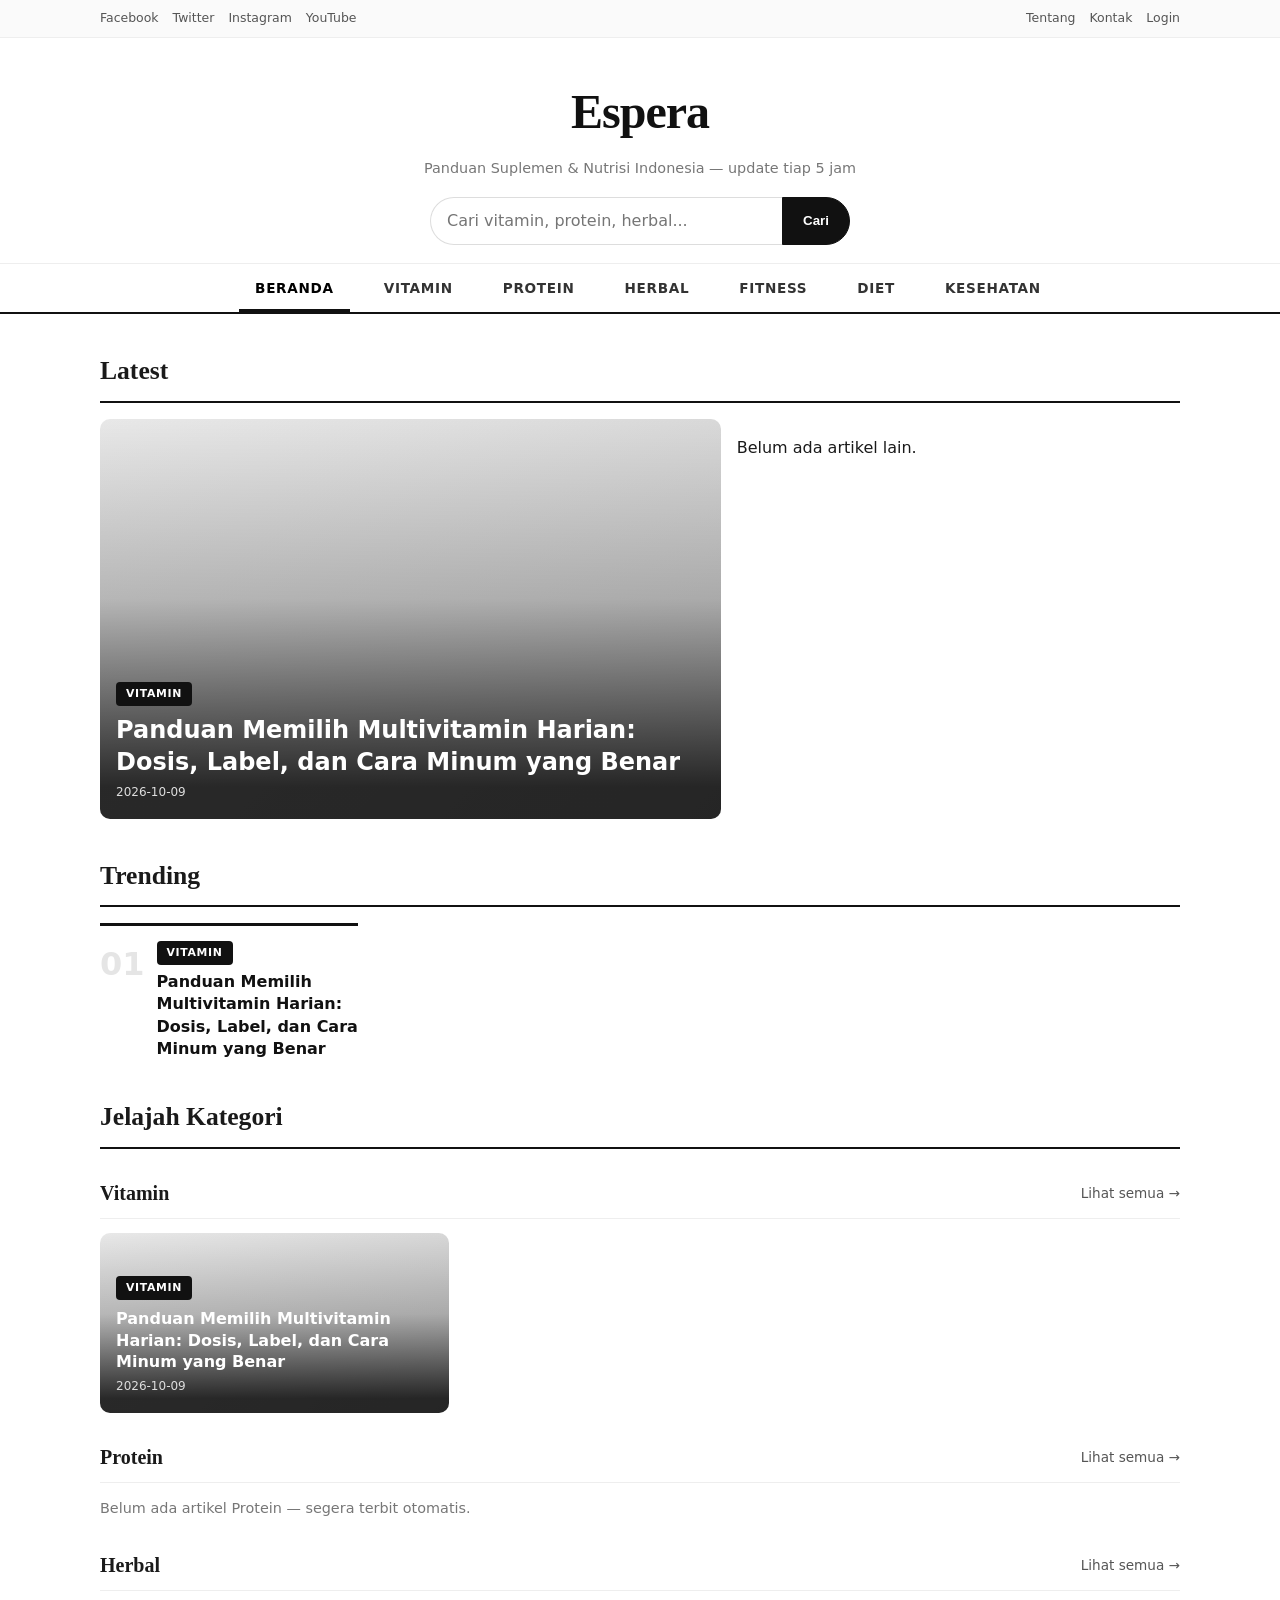
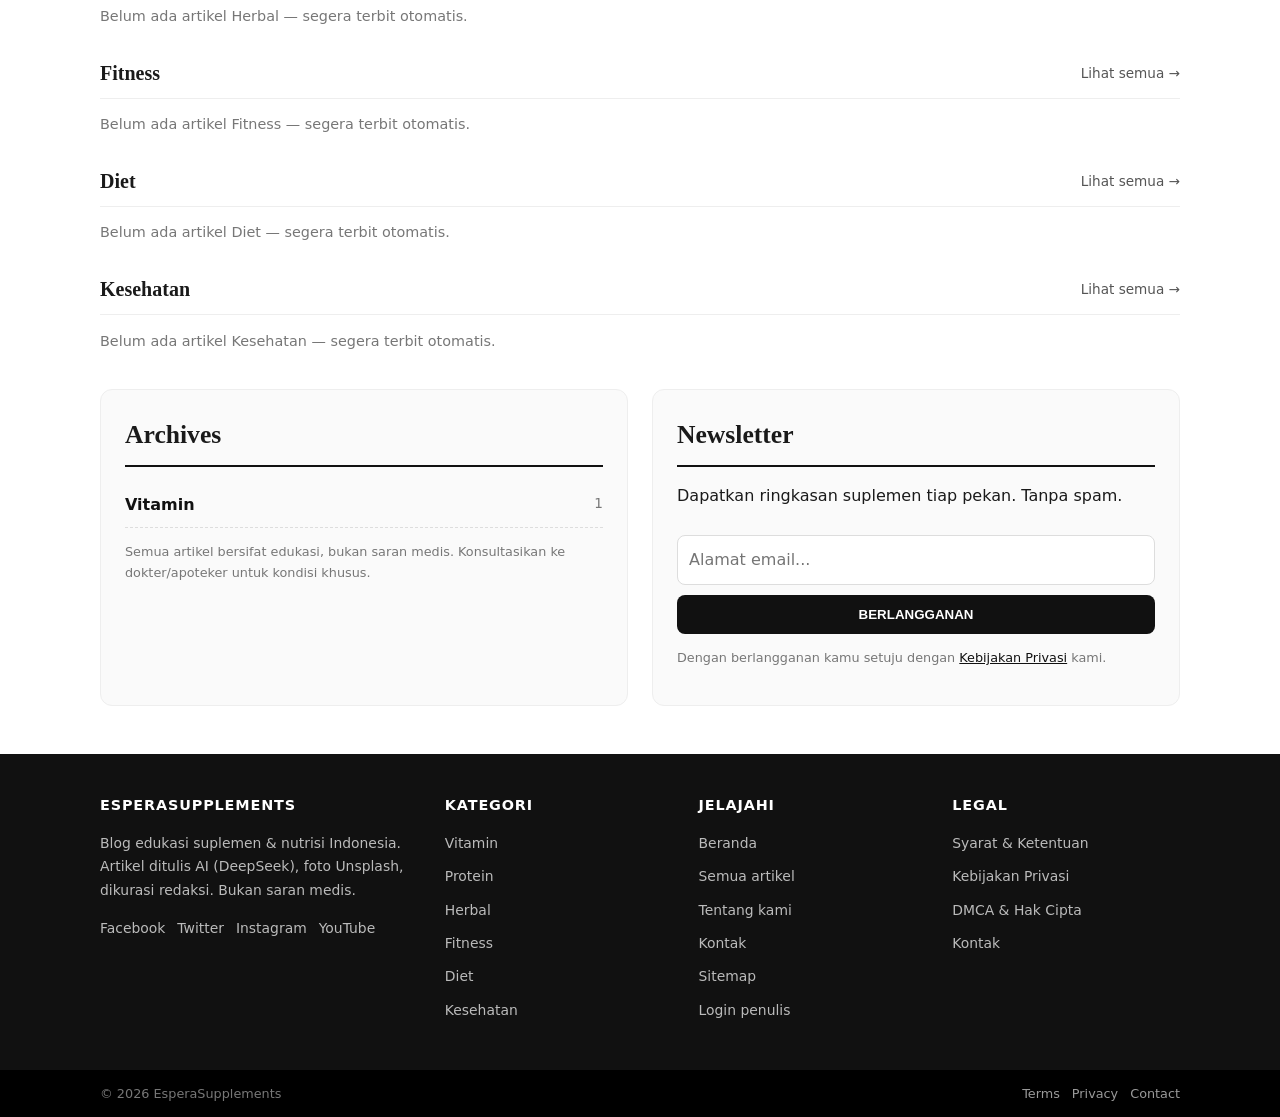
==== index.html @ f38279d3 "EsperaSupplements: kerangka autoblog Tenku-like" ====
<!doctype html>
<html lang="id">
<head>
  <meta charset="utf-8" />
  <meta name="viewport" content="width=device-width, initial-scale=1" />
  <title>EsperaSupplements — Panduan Suplemen & Nutrisi Indonesia</title>
  <meta name="description" content="EsperaSupplements: panduan suplemen vitamin, protein, herbal, fitness dan diet berbahasa Indonesia. Artikel baru tiap 5 jam, ditulis AI dan dikurasi redaksi." />
  <link rel="stylesheet" href="/styles.css" />
  <link rel="icon" href="data:image/svg+xml,<svg xmlns='http://www.w3.org/2000/svg' viewBox='0 0 100 100'><text y='.9em' font-size='90'>💊</text></svg>" />
</head>
<body class="tk">
<div class="tk-top"><div class="tk-wrap">
  <span class="tk-social"><a href="#" aria-label="Facebook">Facebook</a><a href="#" aria-label="Twitter">Twitter</a><a href="#" aria-label="Instagram">Instagram</a><a href="#" aria-label="YouTube">YouTube</a></span>
  <span class="tk-top-right"><a href="/tentang.html">Tentang</a><a href="/kontak.html">Kontak</a><a href="/admin/">Login</a></span>
</div></div>

<header class="tk-mast"><div class="tk-wrap">
  <a class="tk-logo" href="/">Espera</a>
  <p class="tk-tag">Panduan Suplemen &amp; Nutrisi Indonesia — update tiap 5 jam</p>
  <form class="tk-search" action="/blog/" method="get"><input type="search" name="s" placeholder="Cari vitamin, protein, herbal..." /><button type="submit">Cari</button></form>
</div></header>

<nav class="tk-nav"><input type="checkbox" id="navtoggle" class="navcheck" /><div class="tk-wrap"><label class="tk-burger" for="navtoggle">☰ Menu</label><a href="/" class="on">Beranda</a><a href="/blog/?cat=Vitamin">Vitamin</a><a href="/blog/?cat=Protein">Protein</a><a href="/blog/?cat=Herbal">Herbal</a><a href="/blog/?cat=Fitness">Fitness</a><a href="/blog/?cat=Diet">Diet</a><a href="/blog/?cat=Kesehatan">Kesehatan</a></div></nav>

<main class="tk-wrap">
  <section class="tk-sec">
    <h2 class="tk-h">Latest</h2>
    <div class="tk-latest" id="latest"><p>Memuat artikel terbaru...</p></div>
  </section>

  <section class="tk-sec">
    <h2 class="tk-h">Trending</h2>
    <div class="tk-trend" id="trending"><p>Memuat trending...</p></div>
  </section>

  <section class="tk-sec" id="cat-blocks"><h2 class="tk-h">Jelajah Kategori</h2><div id="cats"><p>Memuat kategori...</p></div></section>

  <section class="tk-two">
    <div class="tk-arch">
      <h2 class="tk-h">Archives</h2>
      <ul id="arch-list" class="tk-arch-list"></ul>
      <p class="tk-note">Semua artikel bersifat edukasi, bukan saran medis. Konsultasikan ke dokter/apoteker untuk kondisi khusus.</p>
    </div>
    <div class="tk-news">
      <h2 class="tk-h">Newsletter</h2>
      <p>Dapatkan ringkasan suplemen tiap pekan. Tanpa spam.</p>
      <form action="mailto:halo@esperasupplements.example" method="post" enctype="text/plain"><input type="email" name="email" placeholder="Alamat email..." required /><button type="submit">Berlangganan</button></form>
      <p class="tk-note">Dengan berlangganan kamu setuju dengan <a href="/privasi.html">Kebijakan Privasi</a> kami.</p>
    </div>
  </section>
</main>

<footer class="tk-foot"><div class="tk-wrap tk-foot-grid">
  <div><h4>EsperaSupplements</h4><p>Blog edukasi suplemen &amp; nutrisi Indonesia. Artikel ditulis AI (DeepSeek), foto Unsplash, dikurasi redaksi. Bukan saran medis.</p><p class="tk-social"><a href="#">Facebook</a><a href="#">Twitter</a><a href="#">Instagram</a><a href="#">YouTube</a></p></div>
  <div><h4>Kategori</h4><ul><li><a href="/blog/?cat=Vitamin">Vitamin</a></li><li><a href="/blog/?cat=Protein">Protein</a></li><li><a href="/blog/?cat=Herbal">Herbal</a></li><li><a href="/blog/?cat=Fitness">Fitness</a></li><li><a href="/blog/?cat=Diet">Diet</a></li><li><a href="/blog/?cat=Kesehatan">Kesehatan</a></li></ul></div>
  <div><h4>Jelajahi</h4><ul><li><a href="/">Beranda</a></li><li><a href="/blog/">Semua artikel</a></li><li><a href="/tentang.html">Tentang kami</a></li><li><a href="/kontak.html">Kontak</a></li><li><a href="/sitemap.xml">Sitemap</a></li><li><a href="/admin/">Login penulis</a></li></ul></div>
  <div><h4>Legal</h4><ul><li><a href="/tos.html">Syarat &amp; Ketentuan</a></li><li><a href="/privasi.html">Kebijakan Privasi</a></li><li><a href="/dmca.html">DMCA &amp; Hak Cipta</a></li><li><a href="/kontak.html">Kontak</a></li></ul></div>
</div></footer>
<div class="tk-bottom"><div class="tk-wrap"><span>© 2026 EsperaSupplements</span><span><a href="/tos.html">Terms</a><a href="/privasi.html">Privacy</a><a href="/kontak.html">Contact</a></span></div></div>

<script>
const linkOf = p => '/blog/post.html?p=' + p.slug;
const bg = p => p.image ? ` style="background-image:url('${p.image}');background-size:cover;background-position:center"` : '';
function card(p, big){
  return `<a class="tk-card${big?' big':''}" href="${linkOf(p)}"${bg(p)}><span class="shade"></span><span class="cap"><span class="badge">${p.category||''}</span><span class="t">${p.title}</span><span class="d">${p.date||''}</span></span></a>`;
}
fetch('/content/index.json').then(r=>r.json()).then(posts=>{
  posts = Array.isArray(posts)?posts:[];
  // Latest: 1 besar + 4 kecil
  document.getElementById('latest').innerHTML = posts.length ? (
    `<div class="tk-latest-grid">${card(posts[0], true)}<div class="tk-latest-side">${posts.slice(1,5).map(p=>card(p,false)).join('')||'<p>Belum ada artikel lain.</p>'}</div></div>`
  ) : '<p>Belum ada artikel. Artikel otomatis pertama akan terbit setelah workflow berjalan.</p>';
  // Trending: 4 berikutnya dengan nomor
  const tr = posts.slice(5,9).length ? posts.slice(5,9) : posts.slice(0,4);
  document.getElementById('trending').innerHTML = tr.map((p,i)=>
    `<a class="tk-tr" href="${linkOf(p)}"><span class="n">0${i+1}</span><span><span class="badge">${p.category||''}</span><span class="t">${p.title}</span></span></a>`
  ).join('') || '<p>Belum ada trending.</p>';
  // Kategori blocks
  const cats = ['Vitamin','Protein','Herbal','Fitness','Diet','Kesehatan'];
  document.getElementById('cats').innerHTML = cats.map(c=>{
    const items = posts.filter(p=>(p.category||'')===c).slice(0,3);
    return `<div class="tk-catblock"><div class="tk-cathead"><h3>${c}</h3><a href="/blog/?cat=${c}">Lihat semua →</a></div>` +
      (items.length ? `<div class="tk-catgrid">${items.map(p=>card(p,false)).join('')}</div>` : `<p class="tk-empty">Belum ada artikel ${c} — segera terbit otomatis.</p>`) + `</div>`;
  }).join('');
  // Archives hitung per kategori
  const counts = {};
  posts.forEach(p=>{ counts[p.category||'Lainnya'] = (counts[p.category||'Lainnya']||0)+1; });
  document.getElementById('arch-list').innerHTML = Object.keys(counts).length
    ? Object.entries(counts).map(([k,v])=>`<li><a href="/blog/?cat=${encodeURIComponent(k)}">${k}</a><span>${v}</span></li>`).join('')
    : '<li>Belum ada arsip.</li>';
}).catch(()=>{
  document.getElementById('latest').innerHTML = '<p><a href="/blog/">Lihat arsip artikel →</a></p>';
});
</script>
</body>
</html>
---- styles.css ----
:root{--bg:#f8fafc;--card:#fff;--ink:#0f172a;--muted:#64748b;--brand:#0ea5e9;--brand-d:#0284c7}
*{box-sizing:border-box}body{margin:0;font-family:system-ui,-apple-system,"Segoe UI",Roboto,Inter,Arial,sans-serif;background:var(--bg);color:var(--ink);line-height:1.65}
.container{max-width:960px;margin:0 auto;padding:0 20px}
.site-header{background:#0f172a;color:#fff;position:sticky;top:0;z-index:10}
.nav{display:flex;align-items:center;justify-content:space-between;padding:14px 20px}
.brand{color:#fff;text-decoration:none;font-weight:800;font-size:1.15rem}.brand span{color:var(--brand);font-weight:600}
nav a{color:#cbd5e1;text-decoration:none;margin-left:16px}nav a:hover{color:#fff}
.hero{background:linear-gradient(135deg,#0f172a,#0c4a6e);color:#fff;border-radius:16px;padding:48px 32px;margin:28px 0}
.hero h1{margin:0 0 10px;font-size:2.1rem;line-height:1.25}.hero p{color:#cbd5e1;max-width:640px}
.cta{margin-top:20px;display:flex;gap:12px;flex-wrap:wrap}
.btn{display:inline-block;padding:10px 18px;border-radius:10px;text-decoration:none;border:1px solid #334155;color:#fff}
.btn.primary{background:var(--brand);border-color:var(--brand);color:#00121c;font-weight:700}.btn.primary:hover{background:var(--brand-d)}
h2{margin-top:40px}
.grid{display:grid;grid-template-columns:repeat(auto-fit,minmax(260px,1fr));gap:16px;margin-top:12px}
.card{background:var(--card);border:1px solid #e2e8f0;border-radius:14px;padding:20px}
.card h3{margin:0 0 6px;font-size:1.1rem}.card a{color:var(--brand-d)}
.meta{color:var(--muted);font-size:.85rem;margin:0 0 8px}
.note{background:#fffbeb;border:1px solid #fde68a;border-radius:14px;padding:20px;margin:36px 0}
.post{background:var(--card);border:1px solid #e2e8f0;border-radius:14px;padding:28px;margin:28px 0}
.post h1{margin-top:0;line-height:1.3}
.post table{width:100%;border-collapse:collapse;margin:16px 0}.post th,.post td{border:1px solid #e2e8f0;padding:8px 10px;text-align:left}.post th{background:#f1f5f9}
.site-footer{margin-top:48px;padding:24px 0;color:var(--muted);border-top:1px solid #e2e8f0;font-size:.9rem}
code{background:#f1f5f9;padding:2px 6px;border-radius:6px}
ul.check{padding-left:20px}

/* ===== Tema ala WordPress ===== */
.topbar{background:#020617;color:#94a3b8;font-size:.8rem}
.topbar .container{display:flex;justify-content:space-between;align-items:center;padding:6px 20px}
.topbar a{color:#cbd5e1;text-decoration:none}
.masthead{background:#fff;border-bottom:1px solid #e2e8f0}
.masthead .container{display:flex;justify-content:space-between;align-items:center;gap:16px;padding:22px 20px;flex-wrap:wrap}
.site-title{margin:0;font-size:1.7rem;letter-spacing:-.02em}
.site-title a{color:var(--ink);text-decoration:none}
.site-desc{margin:2px 0 0;color:var(--muted);font-size:.92rem}
.searchbox{display:flex;gap:0}
.searchbox input{border:1px solid #cbd5e1;border-right:0;border-radius:10px 0 0 10px;padding:9px 12px;font:inherit;min-width:200px}
.searchbox button{border:1px solid var(--brand-d);background:var(--brand-d);color:#fff;border-radius:0 10px 10px 0;padding:9px 14px;cursor:pointer}
.mainnav{background:#0f172a}
.mainnav .container{display:flex;gap:4px;padding:0 20px;flex-wrap:wrap}
.mainnav a{color:#cbd5e1;text-decoration:none;padding:12px 14px;font-size:.95rem}
.mainnav a:hover,.mainnav a.active{background:#1e293b;color:#fff}
.layout{display:grid;grid-template-columns:minmax(0,1fr) 300px;gap:28px;align-items:start;margin:28px auto}
.content{min-width:0}
.sidebar{display:flex;flex-direction:column;gap:20px}
.widget{background:var(--card);border:1px solid #e2e8f0;border-radius:14px;padding:18px}
.widget h3{margin:0 0 10px;font-size:1rem;text-transform:uppercase;letter-spacing:.04em;border-bottom:2px solid var(--brand);padding-bottom:8px}
.widget ul{list-style:none;margin:0;padding:0}
.widget li{padding:7px 0;border-bottom:1px dashed #e2e8f0}
.widget li:last-child{border-bottom:0}
.widget a{color:var(--brand-d);text-decoration:none}.widget a:hover{text-decoration:underline}
.tagcloud{display:flex;flex-wrap:wrap;gap:8px}
.tagcloud a{border:1px solid #cbd5e1;border-radius:999px;padding:3px 12px;font-size:.82rem;color:#334155}
.entry{background:var(--card);border:1px solid #e2e8f0;border-radius:14px;padding:24px;margin-bottom:20px}
.entry h2{margin:0 0 6px}.entry h2 a{color:var(--ink);text-decoration:none}.entry h2 a:hover{color:var(--brand-d)}
.byline{color:var(--muted);font-size:.85rem;margin-bottom:10px}
.readmore{color:var(--brand-d);font-weight:600;text-decoration:none}
.pagehead{background:#fff;border:1px solid #e2e8f0;border-radius:14px;padding:22px 24px;margin-bottom:20px}
.pagehead h1{margin:0}.pagehead p{color:var(--muted);margin:6px 0 0}
.footer-widgets{background:#0f172a;color:#cbd5e1;margin-top:48px}
.footer-widgets .container{display:grid;grid-template-columns:repeat(auto-fit,minmax(220px,1fr));gap:24px;padding:36px 20px}
.footer-widgets h4{color:#fff;margin:0 0 10px}
.footer-widgets a{color:#93c5fd;text-decoration:none}
.footer-widgets ul{list-style:none;margin:0;padding:0}.footer-widgets li{margin:6px 0}
.colophon{background:#020617;color:#64748b;font-size:.85rem}
.colophon .container{display:flex;justify-content:space-between;gap:10px;flex-wrap:wrap;padding:14px 20px}
.colophon a{color:#93c5fd;text-decoration:none}
@media(max-width:860px){.layout{grid-template-columns:1fr}.searchbox input{min-width:0;width:100%}}

/* ===== Majalah ala portal berita (kode orisinal, terinspirasi tata letak portal modern) ===== */
:root{--accent:#e63946;--ink2:#1a1a2e;--gold:#ffb703}
.wrap{max-width:1200px;margin:0 auto;padding:0 20px}
.topbar2{background:#111;color:#bbb;font-size:.78rem}
.topbar2 .wrap{display:flex;justify-content:space-between;align-items:center;padding:7px 20px;gap:10px}
.topbar2 a{color:#ddd;text-decoration:none;margin-left:14px}.topbar2 a:hover{color:#fff}
.brandrow{background:#fff}
.brandrow .wrap{display:flex;justify-content:space-between;align-items:center;gap:16px;padding:20px;flex-wrap:wrap}
.logo{font-size:2rem;font-weight:900;letter-spacing:-.03em;color:var(--ink2);text-decoration:none}
.logo em{font-style:normal;color:var(--accent)}
.tagline{color:var(--muted);font-size:.85rem;margin:0}
.adbox{background:linear-gradient(135deg,#e9ecef,#dee2e6);border:1px dashed #adb5bd;color:#6c757d;text-align:center;font-size:.8rem;border-radius:6px;padding:26px 40px;min-width:280px}
.mag-nav{background:var(--ink2);position:sticky;top:0;z-index:50;box-shadow:0 2px 8px rgba(0,0,0,.25)}
.mag-nav .wrap{display:flex;align-items:center;gap:2px;padding:0 20px;flex-wrap:wrap}
.mag-nav a{color:#eee;text-decoration:none;padding:13px 15px;font-size:.9rem;font-weight:600;text-transform:uppercase;letter-spacing:.02em}
.mag-nav a:hover,.mag-nav a.on{background:var(--accent);color:#fff}
.ticker{background:#fff;border:1px solid #e2e8f0;border-radius:8px;margin:18px auto;display:flex;overflow:hidden}
.ticker-label{background:var(--accent);color:#fff;font-weight:800;font-size:.8rem;padding:10px 16px;white-space:nowrap;text-transform:uppercase}
.ticker-view{overflow:hidden;flex:1;display:flex;align-items:center}
.ticker-track{display:inline-flex;gap:48px;white-space:nowrap;animation:tick 40s linear infinite;padding-left:16px}
.ticker-track a{color:#333;text-decoration:none;font-size:.88rem}
.ticker-track a b{color:var(--accent);margin-right:6px}
@keyframes tick{to{transform:translateX(-50%)}}
.mag-layout{display:grid;grid-template-columns:minmax(0,1fr) 320px;gap:26px;align-items:start;margin:22px auto}
.feat{display:grid;grid-template-columns:1.35fr 1fr;gap:14px;margin-bottom:26px}
.thumb{position:relative;border-radius:10px;overflow:hidden;display:flex;align-items:flex-end;min-height:200px;color:#fff;text-decoration:none;background-size:cover}
.thumb.big{min-height:380px}
.thumb .shade{position:absolute;inset:0;background:linear-gradient(to top,rgba(0,0,0,.85) 10%,rgba(0,0,0,.25) 55%,transparent)}
.thumb .cap{position:relative;padding:18px}
.thumb .cap h2,.thumb .cap h3{margin:6px 0;color:#fff;line-height:1.3}
.thumb.big .cap h2{font-size:1.6rem}
.badge{display:inline-block;background:var(--accent);color:#fff;font-size:.7rem;font-weight:800;text-transform:uppercase;padding:3px 10px;border-radius:4px;letter-spacing:.05em}
.badge.blue{background:#0ea5e9}.badge.green{background:#16a34a}.badge.gold{background:var(--gold);color:#222}
.thumb .date{font-size:.75rem;color:#ddd}
.score{position:absolute;top:12px;right:12px;background:var(--gold);color:#222;font-weight:900;border-radius:8px;padding:4px 10px;font-size:.9rem}
.feat-side{display:grid;grid-template-columns:1fr 1fr;gap:14px}
.feat-side .thumb{min-height:183px}.feat-side .thumb .cap h3{font-size:.95rem}
.cat-Kesehatan{background:linear-gradient(135deg,#0ea5e9,#0369a1)}
.cat-Jiwa{background:linear-gradient(135deg,#8b5cf6,#4c1d95)}
.cat-Kendaraan{background:linear-gradient(135deg,#f59e0b,#b45309)}
.cat-Umum{background:linear-gradient(135deg,#334155,#0f172a)}
.block{background:#fff;border:1px solid #e5e7eb;border-radius:10px;margin-bottom:26px;overflow:hidden}
.block-head{display:flex;justify-content:space-between;align-items:center;border-bottom:3px solid var(--ink2);padding:12px 18px}
.block-head h2{margin:0;font-size:1.05rem;text-transform:uppercase;letter-spacing:.03em}
.block-head h2 span{border-bottom:3px solid var(--accent);padding-bottom:9px}
.tabs{display:flex;gap:4px}
.tabs button{border:0;background:#f1f5f9;border-radius:6px;padding:6px 12px;font-size:.78rem;font-weight:700;cursor:pointer;color:#475569}
.tabs button.on{background:var(--ink2);color:#fff}
.news-item{display:flex;gap:16px;padding:18px;border-bottom:1px solid #f1f5f9}
.news-item:last-child{border-bottom:0}
.news-item .pic{flex:0 0 220px;min-height:130px;border-radius:8px;position:relative;overflow:hidden;display:block}
.news-item h3{margin:0 0 6px;font-size:1.08rem;line-height:1.4}
.news-item h3 a{color:var(--ink2);text-decoration:none}
.news-item h3 a:hover{color:var(--accent)}
.excerpt{color:#555;font-size:.9rem;margin:6px 0}
.readmore2{display:inline-block;margin-top:8px;font-size:.8rem;font-weight:800;color:var(--accent);text-decoration:none;text-transform:uppercase}
.side .widget{background:#fff;border:1px solid #e5e7eb;border-radius:10px;padding:0;overflow:hidden;margin-bottom:22px}
.side .widget h3{margin:0;padding:12px 16px;font-size:.9rem;text-transform:uppercase;border-bottom:3px solid var(--ink2);letter-spacing:.03em}
.side .widget h3 span{border-bottom:3px solid var(--accent);padding-bottom:9px}
.side .widget .body{padding:14px 16px}
.side .widget ul{list-style:none;margin:0;padding:0}
.side .widget li{padding:9px 0;border-bottom:1px dashed #e5e7eb;font-size:.88rem}
.side .widget li:last-child{border:0}
.side .widget a{color:#222;text-decoration:none}.side .widget a:hover{color:var(--accent)}
.social-grid{display:grid;grid-template-columns:1fr 1fr;gap:10px}
.social-grid a{background:#f8fafc;border:1px solid #e5e7eb;border-radius:8px;text-align:center;padding:10px;font-size:.78rem;font-weight:700;color:#334155}
.tabbtns{display:flex}
.tabbtns button{flex:1;border:0;background:#f1f5f9;padding:10px;font-weight:800;font-size:.78rem;cursor:pointer;text-transform:uppercase;color:#64748b}
.tabbtns button.on{background:#fff;color:var(--ink2);border-bottom:3px solid var(--accent)}
.rank{display:flex;gap:12px;align-items:center}
.rank .n{font-size:1.8rem;font-weight:900;color:#e2e8f0;flex:0 0 34px}
.newsletter input{width:100%;padding:10px;border:1px solid #cbd5e1;border-radius:8px;font:inherit;margin-bottom:10px}
.newsletter button{width:100%;border:0;background:var(--accent);color:#fff;font-weight:800;padding:11px;border-radius:8px;cursor:pointer;text-transform:uppercase}
.single{background:#fff;border:1px solid #e5e7eb;border-radius:10px;overflow:hidden;margin-bottom:24px}
.single .pad{padding:26px}
.single h1{margin:8px 0 10px;line-height:1.3;font-size:1.7rem}
.single .hero{height:300px;display:flex;align-items:flex-end;position:relative;color:#fff}
.single .hero .shade{position:absolute;inset:0;background:linear-gradient(to top,rgba(0,0,0,.7),transparent 60%)}
.crumbs{font-size:.78rem;color:var(--muted);margin-bottom:6px}
.crumbs a{color:var(--accent);text-decoration:none}
.byline2{display:flex;gap:14px;align-items:center;color:var(--muted);font-size:.82rem;border-top:1px solid #f1f5f9;border-bottom:1px solid #f1f5f9;padding:10px 0;margin:14px 0}
.avatar{width:36px;height:36px;border-radius:50%;background:var(--ink2);color:#fff;display:inline-flex;align-items:center;justify-content:center;font-weight:800}
.single table{width:100%;border-collapse:collapse;margin:16px 0;font-size:.9rem}
.single th,.single td{border:1px solid #e2e8f0;padding:8px 10px;text-align:left}
.single th{background:#f1f5f9}
.authorbox{display:flex;gap:14px;background:#f8fafc;border:1px solid #e5e7eb;border-radius:10px;padding:18px;margin-bottom:24px}
.authorbox .avatar{width:56px;height:56px;font-size:1.3rem}
.rel-grid{display:grid;grid-template-columns:repeat(3,1fr);gap:14px}
.rel-grid .thumb{min-height:150px}.rel-grid .thumb .cap h3{font-size:.88rem}
.foot{background:#14141f;color:#bbb;margin-top:40px}
.foot .wrap{display:grid;grid-template-columns:1.3fr 1fr 1fr 1fr;gap:26px;padding:40px 20px}
.foot h4{color:#fff;margin:0 0 12px;font-size:.95rem;text-transform:uppercase}
.foot a{color:#bbb;text-decoration:none;font-size:.87rem}.foot a:hover{color:#fff}
.foot ul{list-style:none;margin:0;padding:0}.foot li{margin:7px 0}
.bottombar{background:#0b0b12;color:#777;font-size:.8rem}
.bottombar .wrap{display:flex;justify-content:space-between;padding:13px 20px;flex-wrap:wrap;gap:8px}
.bottombar a{color:#999;text-decoration:none;margin-left:12px}
@media(max-width:1024px){.mag-layout{grid-template-columns:1fr}.feat{grid-template-columns:1fr}.rel-grid{grid-template-columns:1fr 1fr}.foot .wrap{grid-template-columns:1fr 1fr}}
@media(max-width:640px){.feat-side{grid-template-columns:1fr}.news-item{flex-direction:column}.news-item .pic{flex:none;min-height:160px}.rel-grid{grid-template-columns:1fr}.foot .wrap{grid-template-columns:1fr}.adbox{display:none}}

/* ===== Tema editorial tenang (kode orisinal) ===== */
:root{--paper:#faf7f1;--sand:#f1e9dc;--ink:#2b2620;--muted:#7d7264;--pine:#2f5d50;--pine-d:#22443a;--gold:#b3872c;--line:#e7dcc8}
body{background:var(--paper);color:var(--ink)}
.ed-wrap{max-width:1140px;margin:0 auto;padding:0 22px}
.ed-top{background:var(--ink);color:#cfc6b4;font-size:.76rem}
.ed-top .ed-wrap{display:flex;justify-content:space-between;align-items:center;padding:7px 22px;gap:10px}
.ed-top a{color:#efe8d8;text-decoration:none;margin-left:14px}.ed-top a:hover{color:#fff}
.ed-mast{background:var(--paper);border-bottom:1px solid var(--line)}
.ed-mast .ed-wrap{display:flex;justify-content:space-between;align-items:center;gap:16px;padding:22px;flex-wrap:wrap}
.ed-logo{font-family:Georgia,'Times New Roman',serif;font-size:1.9rem;font-weight:700;color:var(--ink);text-decoration:none;letter-spacing:-.01em}
.ed-logo em{font-style:italic;color:var(--pine)}
.ed-logo small{font-family:system-ui,sans-serif;font-size:.8rem;color:var(--muted);font-weight:400}
.ed-tag{margin:4px 0 0;font-size:.7rem;letter-spacing:.3em;color:var(--muted)}
.ed-search{display:flex}
.ed-search input{border:1px solid var(--line);border-right:0;border-radius:10px 0 0 10px;padding:10px 14px;font:inherit;background:#fff;min-width:210px}
.ed-search button{border:1px solid var(--pine);background:var(--pine);color:#fff;border-radius:0 10px 10px 0;padding:10px 16px;cursor:pointer;font-weight:700}
.ed-nav{background:var(--pine);position:sticky;top:0;z-index:50}
.ed-nav .ed-wrap{display:flex;gap:2px;padding:0 22px;flex-wrap:wrap}
.ed-nav a{color:#f2ede2;text-decoration:none;padding:14px 15px;font-size:.84rem;letter-spacing:.07em;text-transform:uppercase;font-weight:600}
.ed-nav a:hover,.ed-nav a.on{background:var(--pine-d);color:#fff;box-shadow:inset 0 -3px 0 var(--gold)}
.burger2{display:none}
.hero-ed{text-align:center;padding:64px 22px 46px;max-width:820px;margin:0 auto}
.eyebrow{color:var(--gold);font-size:.78rem;font-weight:800;letter-spacing:.24em;text-transform:uppercase}
.hero-ed h1{font-family:Georgia,'Times New Roman',serif;font-size:clamp(2rem,4.5vw,3.1rem);line-height:1.15;margin:14px 0;font-weight:700}
.hero-ed .lede{color:#5c554a;font-size:1.08rem;line-height:1.7}
.cta-row{display:flex;gap:12px;justify-content:center;margin-top:22px;flex-wrap:wrap}
.btn-solid{display:inline-block;background:var(--pine);color:#fff;text-decoration:none;font-weight:700;padding:12px 26px;border-radius:999px}
.btn-solid:hover{background:var(--pine-d)}
.btn-line{display:inline-block;border:1px solid var(--pine);color:var(--pine);text-decoration:none;font-weight:700;padding:12px 26px;border-radius:999px}
.jumps{margin-top:18px;font-size:.85rem;color:var(--muted)}
.jumps a{color:var(--pine);text-decoration:none;font-weight:600}
.ed-sec{margin:46px auto}
.ed-sec-head{text-align:center;margin-bottom:22px}
.ed-sec-head h2{font-family:Georgia,serif;font-size:1.8rem;margin:8px 0 4px}
.ed-sec-head p{color:var(--muted);margin:0}
.cat-cards{display:grid;grid-template-columns:repeat(4,1fr);gap:14px}
.cat-card{background:#fff;border:1px solid var(--line);border-radius:14px;padding:24px 20px;text-decoration:none;color:var(--ink);transition:.15s}
.cat-card:hover{border-color:var(--pine);transform:translateY(-2px)}
.cat-card .ico{font-size:1.9rem}
.cat-card h3{font-family:Georgia,serif;margin:10px 0 4px;font-size:1.1rem}
.cat-card p{margin:0;color:var(--muted);font-size:.86rem}
.ed-row{display:flex;gap:22px;background:#fff;border:1px solid var(--line);border-radius:16px;padding:20px;margin-bottom:16px}
.ed-row .pic{flex:0 0 240px;min-height:160px;border-radius:12px;display:flex;align-items:center;justify-content:center;text-decoration:none;font-size:3rem}
.ed-cat{font-size:.72rem;letter-spacing:.2em;text-transform:uppercase;color:var(--pine);font-weight:800}
.ed-row h3{font-family:Georgia,serif;font-size:1.35rem;margin:8px 0 6px;line-height:1.35;font-weight:700}
.ed-row h3 a{color:var(--ink);text-decoration:none}
.ed-row h3 a:hover{color:var(--pine)}
.by{color:var(--muted);font-size:.82rem}
.excerpt{color:#5c554a;font-size:.93rem}
.read-ed{display:inline-block;margin-top:8px;color:var(--pine);font-weight:800;text-decoration:none}
.values{display:grid;grid-template-columns:repeat(3,1fr);gap:14px}
.value{background:#fff;border:1px solid var(--line);border-radius:14px;padding:24px;text-align:center}
.value .ico{font-size:2rem}
.value h3{font-family:Georgia,serif;margin:10px 0 6px}
.value p{color:var(--muted);font-size:.9rem;margin:0}
.faq details{background:#fff;border:1px solid var(--line);border-radius:12px;padding:16px 20px;margin-bottom:10px}
.faq summary{cursor:pointer;font-weight:700;font-family:Georgia,serif;font-size:1.02rem}
.faq p{color:#5c554a}
.newsbox{background:var(--pine);color:#f2ede2;border-radius:18px;padding:40px 28px;text-align:center}
.newsbox h2{font-family:Georgia,serif;margin:0 0 8px;font-size:1.7rem}
.newsbox p{color:#cfd8d2;margin:0 0 18px}
.newsbox form{display:flex;gap:0;max-width:440px;margin:0 auto}
.newsbox input{flex:1;border:0;border-radius:999px 0 0 999px;padding:12px 18px;font:inherit;min-width:0}
.newsbox button{border:0;background:var(--gold);color:#222;font-weight:800;border-radius:0 999px 999px 0;padding:12px 22px;cursor:pointer}
.foot-ed{background:var(--ink);color:#cfc6b4;margin-top:56px}
.foot-ed .ed-wrap{display:grid;grid-template-columns:1.4fr 1fr 1fr 1fr;gap:26px;padding:44px 22px}
.foot-ed h4{color:#fff;margin:0 0 12px;font-size:.88rem;letter-spacing:.1em;text-transform:uppercase}
.foot-ed a{color:#cfc6b4;text-decoration:none;font-size:.88rem}
.foot-ed a:hover{color:#fff}
.foot-ed ul{list-style:none;margin:0;padding:0}
.foot-ed li{margin:7px 0}
.foot-ed p{font-size:.88rem;line-height:1.7}
.bottom-ed{background:#211d17;color:#8d8474;font-size:.8rem}
.bottom-ed .ed-wrap{display:flex;justify-content:space-between;padding:14px 22px;flex-wrap:wrap;gap:8px}
.bottom-ed a{color:#b7ad99;text-decoration:none;margin-left:12px}
/* selaraskan komponen lama ke tema editorial */
.post,.single{background:#fff;border:1px solid var(--line);border-radius:16px}
.single h1{font-family:Georgia,serif}
.badge{background:var(--pine)}
.side .widget{background:#fff;border:1px solid var(--line);border-radius:14px}
.side .widget h3{border-bottom:3px solid var(--pine)}
.side .widget a{color:var(--ink)}
.side .widget a:hover{color:var(--pine)}
.block{background:#fff;border:1px solid var(--line);border-radius:14px}
.block-head{border-bottom:3px solid var(--ink)}
.mag-layout{max-width:1140px}
@media(max-width:1024px){.cat-cards{grid-template-columns:1fr 1fr}.foot-ed .ed-wrap{grid-template-columns:1fr 1fr}}
@media(max-width:768px){
  .burger2{display:block;color:#fff;font-weight:800;padding:14px 4px;cursor:pointer;user-select:none}
  .ed-nav .ed-wrap{flex-direction:column;align-items:stretch;padding:0 22px}
  .ed-nav .ed-wrap a{display:none;border-top:1px solid rgba(255,255,255,.15);padding:12px 4px}
  .ed-nav .navcheck:checked ~ .ed-wrap a{display:block}
  .ed-logo{font-size:1.4rem}
  .ed-search{width:100%}
  .ed-row{flex-direction:column}
  .ed-row .pic{flex:none;min-height:170px}
  .cat-cards{grid-template-columns:1fr}
  .values{grid-template-columns:1fr}
  .foot-ed .ed-wrap{grid-template-columns:1fr}
  .newsbox form{flex-direction:column;gap:10px}
  .newsbox input,.newsbox button{border-radius:999px}
}
.navcheck{display:none}
.burger{display:none}
@media(max-width:768px){
  .burger{display:block;color:#fff;font-weight:800;padding:13px 4px;cursor:pointer;user-select:none}
  .mag-nav .wrap{flex-direction:column;align-items:stretch;padding:0 20px 0}
  .mag-nav .wrap a{display:none;border-top:1px solid #2b2b40;padding:12px 4px}
  .mag-nav .navcheck:checked ~ .wrap a{display:block}
  .mag-nav{position:sticky;top:0}
  .logo{font-size:1.45rem}
  .brandrow .wrap{padding:14px 20px}
  .searchbox{width:100%}
  .ticker-label{padding:10px}
  .ticker-track a{font-size:.8rem}
  .thumb.big{min-height:240px}
  .thumb.big .cap h2{font-size:1.2rem}
  .single h1{font-size:1.35rem}
  .single .pad{padding:18px}
  .single .hero{height:180px}
  .single table{display:block;overflow-x:auto}
  .authorbox{flex-direction:column}
  .row{flex-direction:column}
  .wrap{padding:0 14px}
  .topbar2{font-size:.72rem}
  /* Samakan lebar header & artikel di mobile: semua 14px */
  .topbar2 .wrap{padding:7px 14px}
  .brandrow .wrap{padding:14px}
  .mag-nav .wrap{padding:0 14px}
}

/* ===== Tema Tenku-like untuk EsperaSupplements (orisinal, minimal ala majalah) ===== */
body.tk{background:#fff;color:#1a1a1a}
.tk-wrap{max-width:1120px;margin:0 auto;padding:0 20px}
.tk-top{background:#fafafa;border-bottom:1px solid #eee;font-size:.78rem}
.tk-top .tk-wrap{display:flex;justify-content:space-between;align-items:center;padding:8px 20px;gap:10px}
.tk-top a{color:#555;text-decoration:none;margin-right:14px}
.tk-top a:hover{color:#000}
.tk-top-right a{margin-right:0;margin-left:14px}
.tk-mast{text-align:center;padding:34px 20px 18px;border-bottom:1px solid #eee}
.tk-logo{font-family:Georgia,'Times New Roman',serif;font-size:3rem;font-weight:800;letter-spacing:-.02em;color:#111;text-decoration:none}
.tk-tag{color:#777;font-size:.9rem;margin:6px 0 16px}
.tk-search{display:flex;max-width:420px;margin:0 auto}
.tk-search input{flex:1;border:1px solid #ddd;border-right:0;border-radius:999px 0 0 999px;padding:10px 16px;font:inherit;min-width:0}
.tk-search button{border:1px solid #111;background:#111;color:#fff;border-radius:0 999px 999px 0;padding:10px 20px;cursor:pointer;font-weight:700}
.tk-nav{border-bottom:2px solid #111;position:sticky;top:0;background:#fff;z-index:50}
.tk-nav .tk-wrap{display:flex;justify-content:center;gap:2px;flex-wrap:wrap;padding:0 20px}
.tk-nav a{color:#333;text-decoration:none;padding:13px 16px;font-size:.85rem;font-weight:700;text-transform:uppercase;letter-spacing:.05em}
.tk-nav a:hover,.tk-nav a.on{color:#000;box-shadow:inset 0 -3px 0 #111}
.tk-burger{display:none}
.tk-sec{margin:36px auto}
.tk-h{font-family:Georgia,serif;font-size:1.6rem;margin:0 0 16px;padding-bottom:8px;border-bottom:2px solid #111}
.tk-latest-grid{display:grid;grid-template-columns:1.4fr 1fr;gap:16px}
.tk-latest-side{display:grid;grid-template-columns:1fr 1fr;gap:16px}
.tk-card{position:relative;border-radius:10px;overflow:hidden;display:flex;align-items:flex-end;min-height:180px;color:#fff;text-decoration:none;background:linear-gradient(135deg,#e8e8e8,#cfcfcf)}
.tk-card.big{min-height:400px}
.tk-card .shade{position:absolute;inset:0;background:linear-gradient(to top,rgba(0,0,0,.82) 8%,rgba(0,0,0,.2) 55%,transparent)}
.tk-card .cap{position:relative;padding:16px}
.tk-card .t{display:block;font-weight:800;line-height:1.35;margin-top:8px}
.tk-card.big .t{font-size:1.5rem}
.tk-card .d{display:block;font-size:.75rem;color:#ddd;margin-top:4px}
.badge{display:inline-block;background:#111;color:#fff;font-size:.68rem;font-weight:800;text-transform:uppercase;padding:3px 10px;border-radius:4px;letter-spacing:.06em}
.tk-trend{display:grid;grid-template-columns:repeat(4,1fr);gap:16px}
.tk-tr{display:flex;gap:12px;text-decoration:none;color:#111;border-top:3px solid #111;padding-top:12px}
.tk-tr .n{font-size:2rem;font-weight:900;color:#e5e5e5}
.tk-tr .t{display:block;font-weight:700;line-height:1.4;margin-top:6px}
.tk-tr:hover .t{text-decoration:underline}
.tk-catblock{margin:28px 0}
.tk-cathead{display:flex;justify-content:space-between;align-items:center;border-bottom:1px solid #eee;padding-bottom:8px;margin-bottom:14px}
.tk-cathead h3{font-family:Georgia,serif;margin:0;font-size:1.25rem}
.tk-cathead a{font-size:.85rem;color:#555;text-decoration:none}
.tk-catgrid{display:grid;grid-template-columns:repeat(3,1fr);gap:16px}
.tk-empty{color:#777;font-size:.9rem}
.tk-two{display:grid;grid-template-columns:1fr 1fr;gap:24px;margin:36px auto}
.tk-arch,.tk-news{background:#fafafa;border:1px solid #eee;border-radius:12px;padding:24px}
.tk-arch-list{list-style:none;margin:0;padding:0}
.tk-arch-list li{display:flex;justify-content:space-between;padding:9px 0;border-bottom:1px dashed #ddd}
.tk-arch-list a{color:#111;text-decoration:none;font-weight:600}
.tk-arch-list span{color:#777;font-size:.85rem}
.tk-note{font-size:.8rem;color:#777}
.tk-note a{color:#111}
.tk-news input{width:100%;padding:11px;border:1px solid #ddd;border-radius:8px;font:inherit;margin:10px 0}
.tk-news button{width:100%;border:0;background:#111;color:#fff;font-weight:800;padding:12px;border-radius:8px;cursor:pointer;text-transform:uppercase}
.tk-foot{background:#111;color:#bbb;margin-top:48px}
.tk-foot-grid{display:grid;grid-template-columns:1.4fr 1fr 1fr 1fr;gap:26px;padding:40px 20px}
.tk-foot h4{color:#fff;margin:0 0 12px;font-size:.9rem;text-transform:uppercase;letter-spacing:.06em}
.tk-foot a{color:#bbb;text-decoration:none;font-size:.87rem}
.tk-foot a:hover{color:#fff}
.tk-foot ul{list-style:none;margin:0;padding:0}
.tk-foot li{margin:7px 0}
.tk-foot p{font-size:.87rem;line-height:1.7}
.tk-foot .tk-social a{margin-right:12px}
.tk-bottom{background:#000;color:#777;font-size:.8rem}
.tk-bottom .tk-wrap{display:flex;justify-content:space-between;padding:13px 20px;flex-wrap:wrap;gap:8px}
.tk-bottom a{color:#999;text-decoration:none;margin-left:12px}
/* halaman isi tetap pakai .single/.ed-* agar kompatibel */
@media(max-width:960px){.tk-latest-grid{grid-template-columns:1fr}.tk-trend{grid-template-columns:1fr 1fr}.tk-catgrid{grid-template-columns:1fr 1fr}.tk-two{grid-template-columns:1fr}.tk-foot-grid{grid-template-columns:1fr 1fr}.tk-logo{font-size:2.2rem}}
@media(max-width:640px){
  .tk-burger{display:block;font-weight:800;padding:13px 4px;cursor:pointer;text-transform:uppercase;font-size:.85rem}
  .tk-nav .tk-wrap{flex-direction:column;align-items:stretch}
  .tk-nav .tk-wrap a{display:none;border-top:1px solid #eee}
  .tk-nav .navcheck:checked ~ .tk-wrap a{display:block}
  .tk-latest-side{grid-template-columns:1fr}.tk-trend{grid-template-columns:1fr}.tk-catgrid{grid-template-columns:1fr}.tk-foot-grid{grid-template-columns:1fr}.tk-card.big{min-height:260px}
}
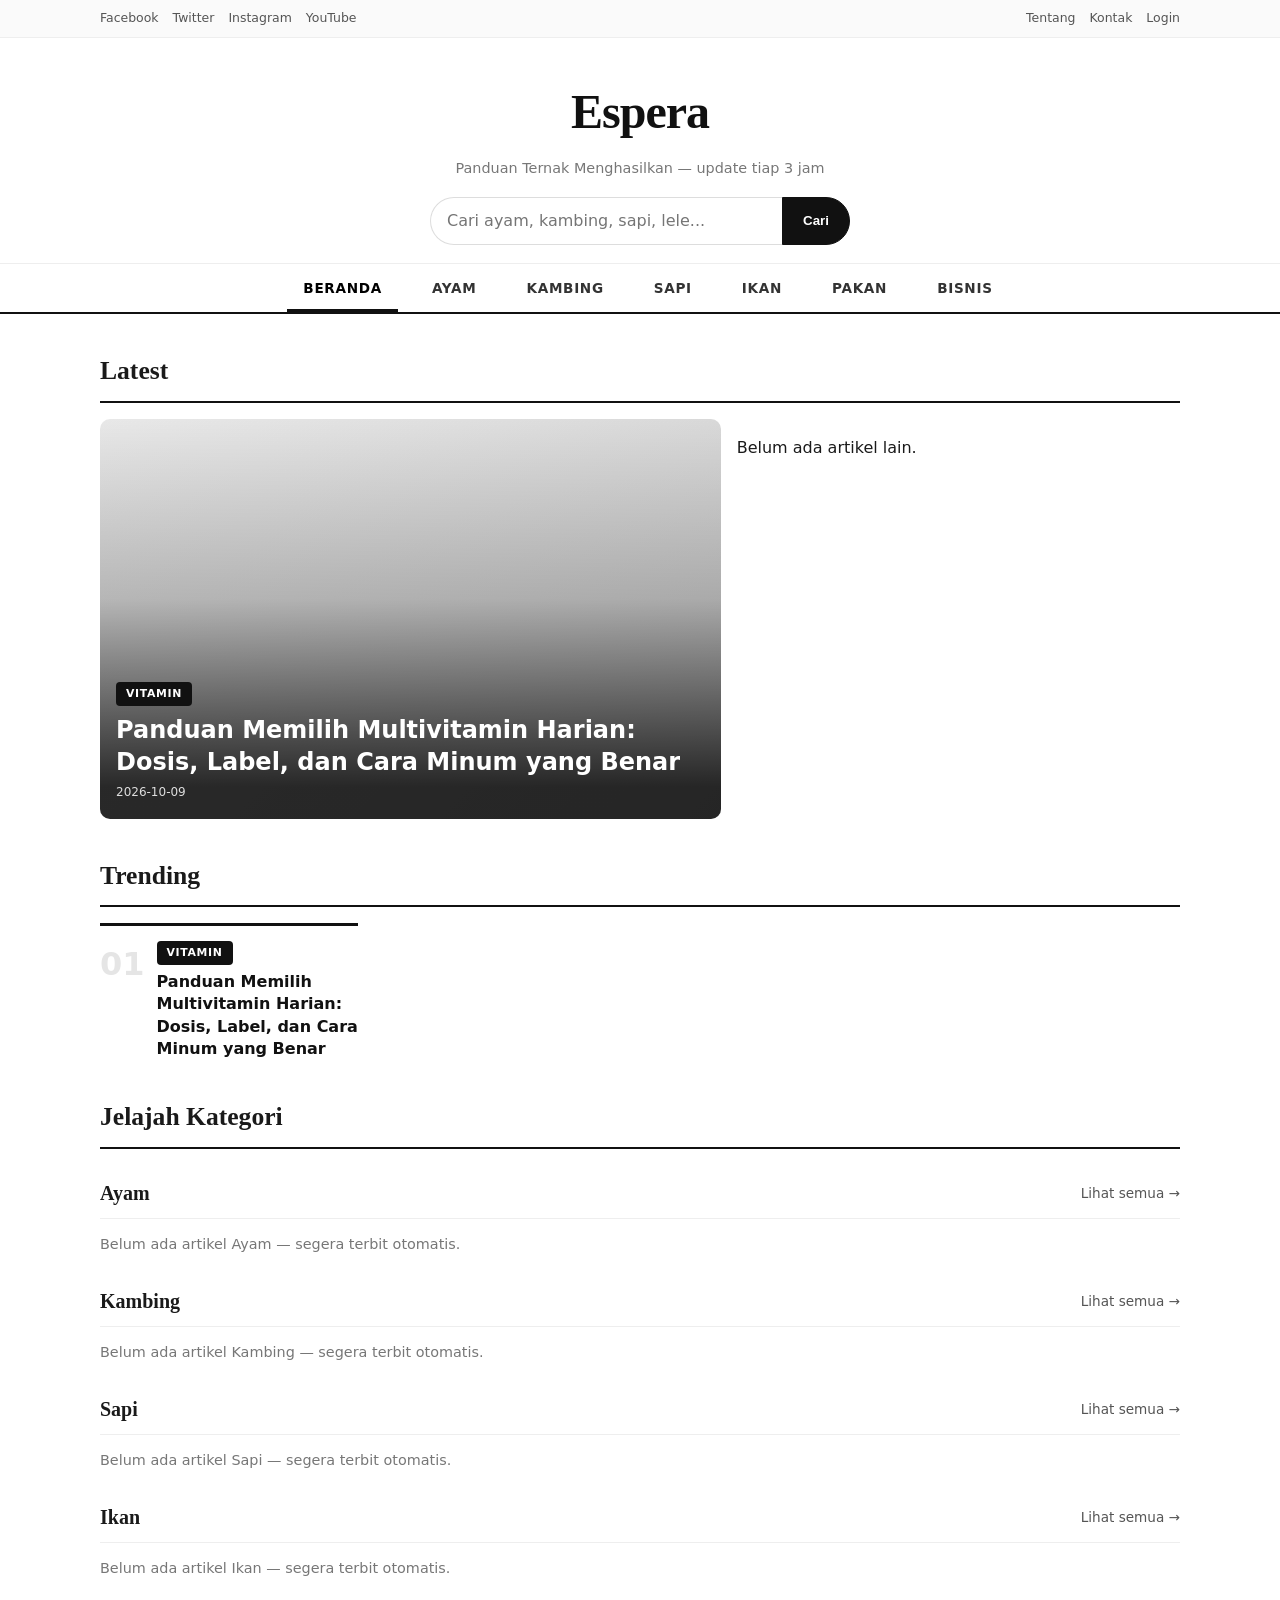
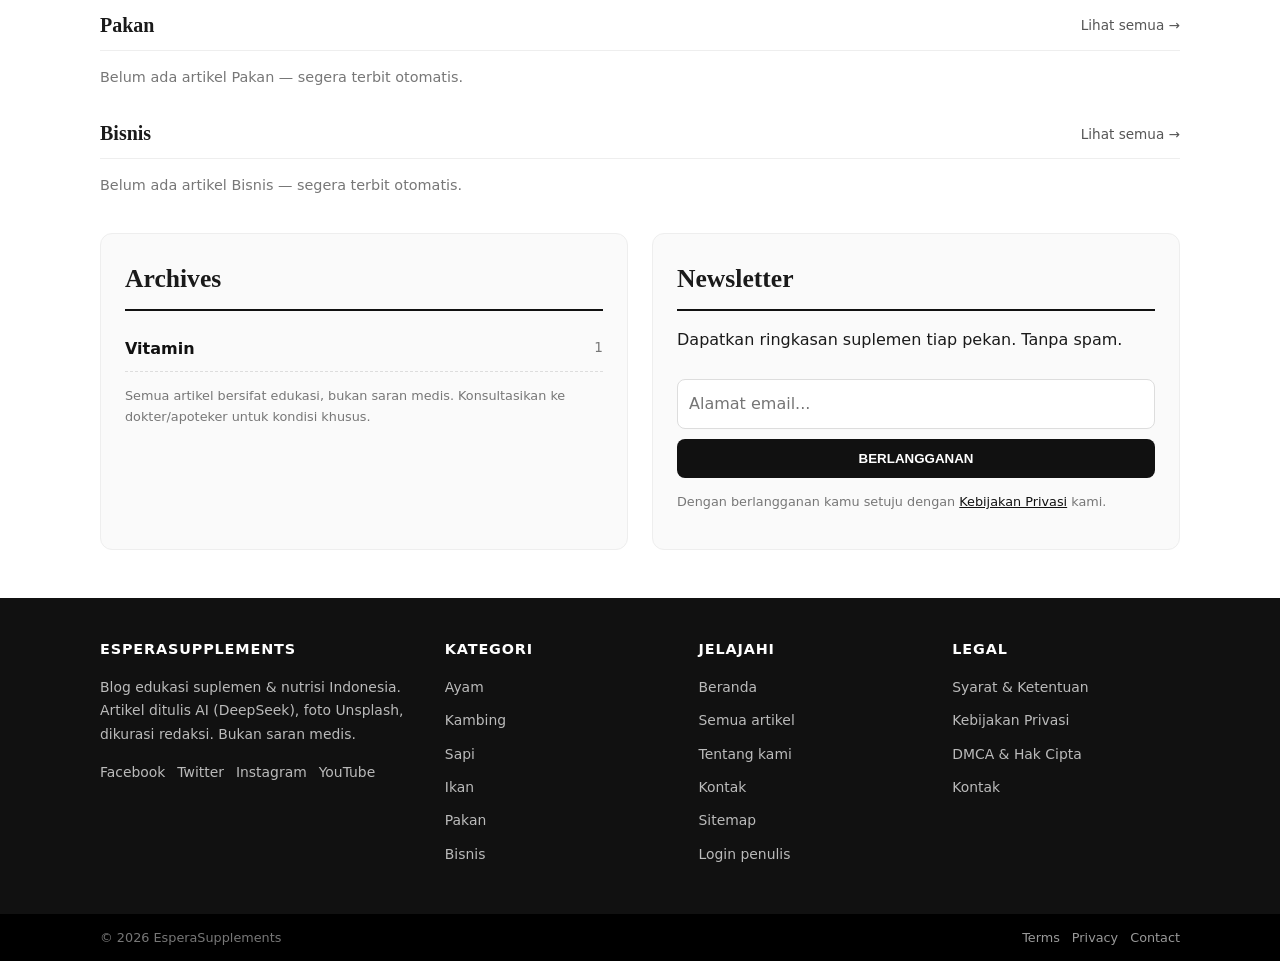
==== commit 3cf449f9: "Blog ternak: 100 judul + posting tiap 3 jam" ====
--- a/index.html
+++ b/index.html
@@ -16,11 +16,11 @@
 
 <header class="tk-mast"><div class="tk-wrap">
   <a class="tk-logo" href="/">Espera</a>
-  <p class="tk-tag">Panduan Suplemen &amp; Nutrisi Indonesia — update tiap 5 jam</p>
-  <form class="tk-search" action="/blog/" method="get"><input type="search" name="s" placeholder="Cari vitamin, protein, herbal..." /><button type="submit">Cari</button></form>
+  <p class="tk-tag">Panduan Ternak Menghasilkan — update tiap 3 jam</p>
+  <form class="tk-search" action="/blog/" method="get"><input type="search" name="s" placeholder="Cari ayam, kambing, sapi, lele..." /><button type="submit">Cari</button></form>
 </div></header>
 
-<nav class="tk-nav"><input type="checkbox" id="navtoggle" class="navcheck" /><div class="tk-wrap"><label class="tk-burger" for="navtoggle">☰ Menu</label><a href="/" class="on">Beranda</a><a href="/blog/?cat=Vitamin">Vitamin</a><a href="/blog/?cat=Protein">Protein</a><a href="/blog/?cat=Herbal">Herbal</a><a href="/blog/?cat=Fitness">Fitness</a><a href="/blog/?cat=Diet">Diet</a><a href="/blog/?cat=Kesehatan">Kesehatan</a></div></nav>
+<nav class="tk-nav"><input type="checkbox" id="navtoggle" class="navcheck" /><div class="tk-wrap"><label class="tk-burger" for="navtoggle">☰ Menu</label><a href="/" class="on">Beranda</a><a href="/blog/?cat=Ayam">Ayam</a><a href="/blog/?cat=Kambing">Kambing</a><a href="/blog/?cat=Sapi">Sapi</a><a href="/blog/?cat=Ikan">Ikan</a><a href="/blog/?cat=Pakan">Pakan</a><a href="/blog/?cat=Bisnis">Bisnis</a></div></nav>
 
 <main class="tk-wrap">
   <section class="tk-sec">
@@ -52,7 +52,7 @@
 
 <footer class="tk-foot"><div class="tk-wrap tk-foot-grid">
   <div><h4>EsperaSupplements</h4><p>Blog edukasi suplemen &amp; nutrisi Indonesia. Artikel ditulis AI (DeepSeek), foto Unsplash, dikurasi redaksi. Bukan saran medis.</p><p class="tk-social"><a href="#">Facebook</a><a href="#">Twitter</a><a href="#">Instagram</a><a href="#">YouTube</a></p></div>
-  <div><h4>Kategori</h4><ul><li><a href="/blog/?cat=Vitamin">Vitamin</a></li><li><a href="/blog/?cat=Protein">Protein</a></li><li><a href="/blog/?cat=Herbal">Herbal</a></li><li><a href="/blog/?cat=Fitness">Fitness</a></li><li><a href="/blog/?cat=Diet">Diet</a></li><li><a href="/blog/?cat=Kesehatan">Kesehatan</a></li></ul></div>
+  <div><h4>Kategori</h4><ul><li><a href="/blog/?cat=Ayam">Ayam</a></li><li><a href="/blog/?cat=Kambing">Kambing</a></li><li><a href="/blog/?cat=Sapi">Sapi</a></li><li><a href="/blog/?cat=Ikan">Ikan</a></li><li><a href="/blog/?cat=Pakan">Pakan</a></li><li><a href="/blog/?cat=Bisnis">Bisnis</a></li></ul></div>
   <div><h4>Jelajahi</h4><ul><li><a href="/">Beranda</a></li><li><a href="/blog/">Semua artikel</a></li><li><a href="/tentang.html">Tentang kami</a></li><li><a href="/kontak.html">Kontak</a></li><li><a href="/sitemap.xml">Sitemap</a></li><li><a href="/admin/">Login penulis</a></li></ul></div>
   <div><h4>Legal</h4><ul><li><a href="/tos.html">Syarat &amp; Ketentuan</a></li><li><a href="/privasi.html">Kebijakan Privasi</a></li><li><a href="/dmca.html">DMCA &amp; Hak Cipta</a></li><li><a href="/kontak.html">Kontak</a></li></ul></div>
 </div></footer>
@@ -76,7 +76,7 @@
     `<a class="tk-tr" href="${linkOf(p)}"><span class="n">0${i+1}</span><span><span class="badge">${p.category||''}</span><span class="t">${p.title}</span></span></a>`
   ).join('') || '<p>Belum ada trending.</p>';
   // Kategori blocks
-  const cats = ['Vitamin','Protein','Herbal','Fitness','Diet','Kesehatan'];
+  const cats = ['Ayam','Kambing','Sapi','Ikan','Pakan','Bisnis'];
   document.getElementById('cats').innerHTML = cats.map(c=>{
     const items = posts.filter(p=>(p.category||'')===c).slice(0,3);
     return `<div class="tk-catblock"><div class="tk-cathead"><h3>${c}</h3><a href="/blog/?cat=${c}">Lihat semua →</a></div>` +
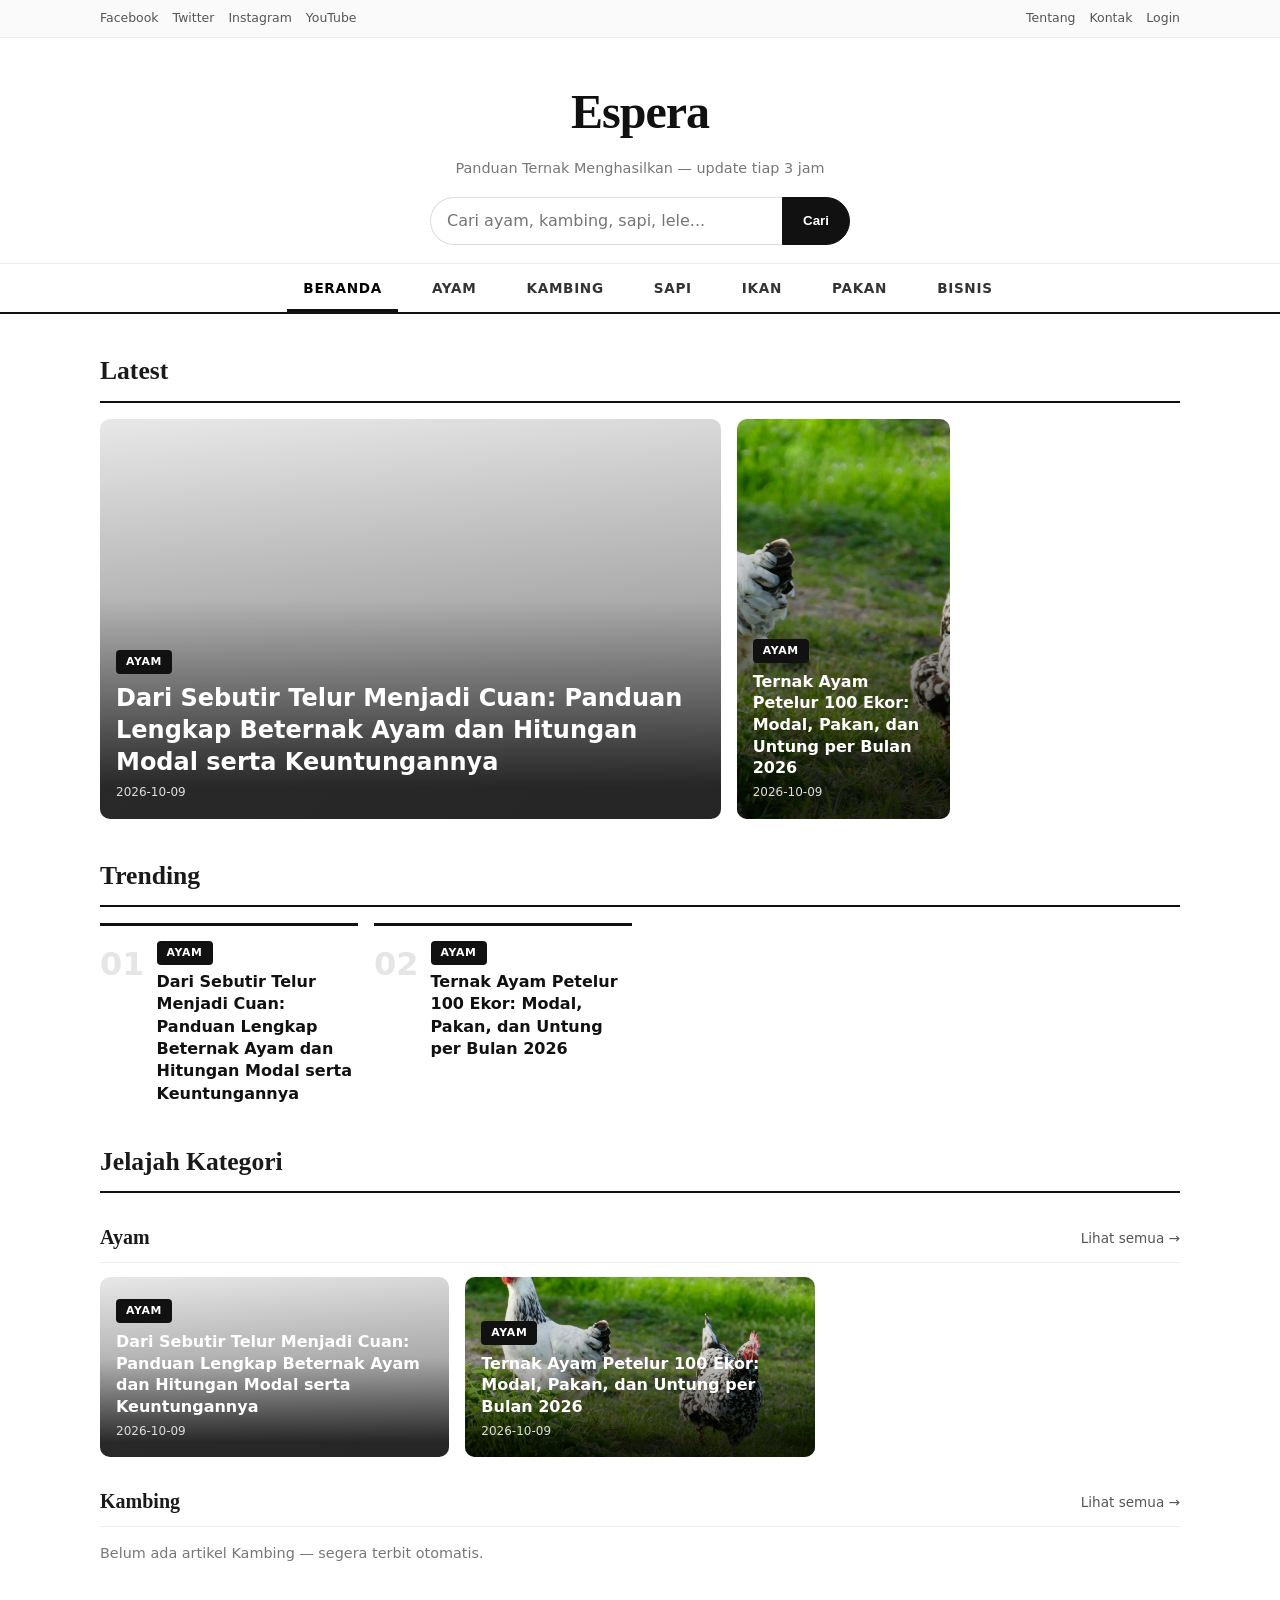
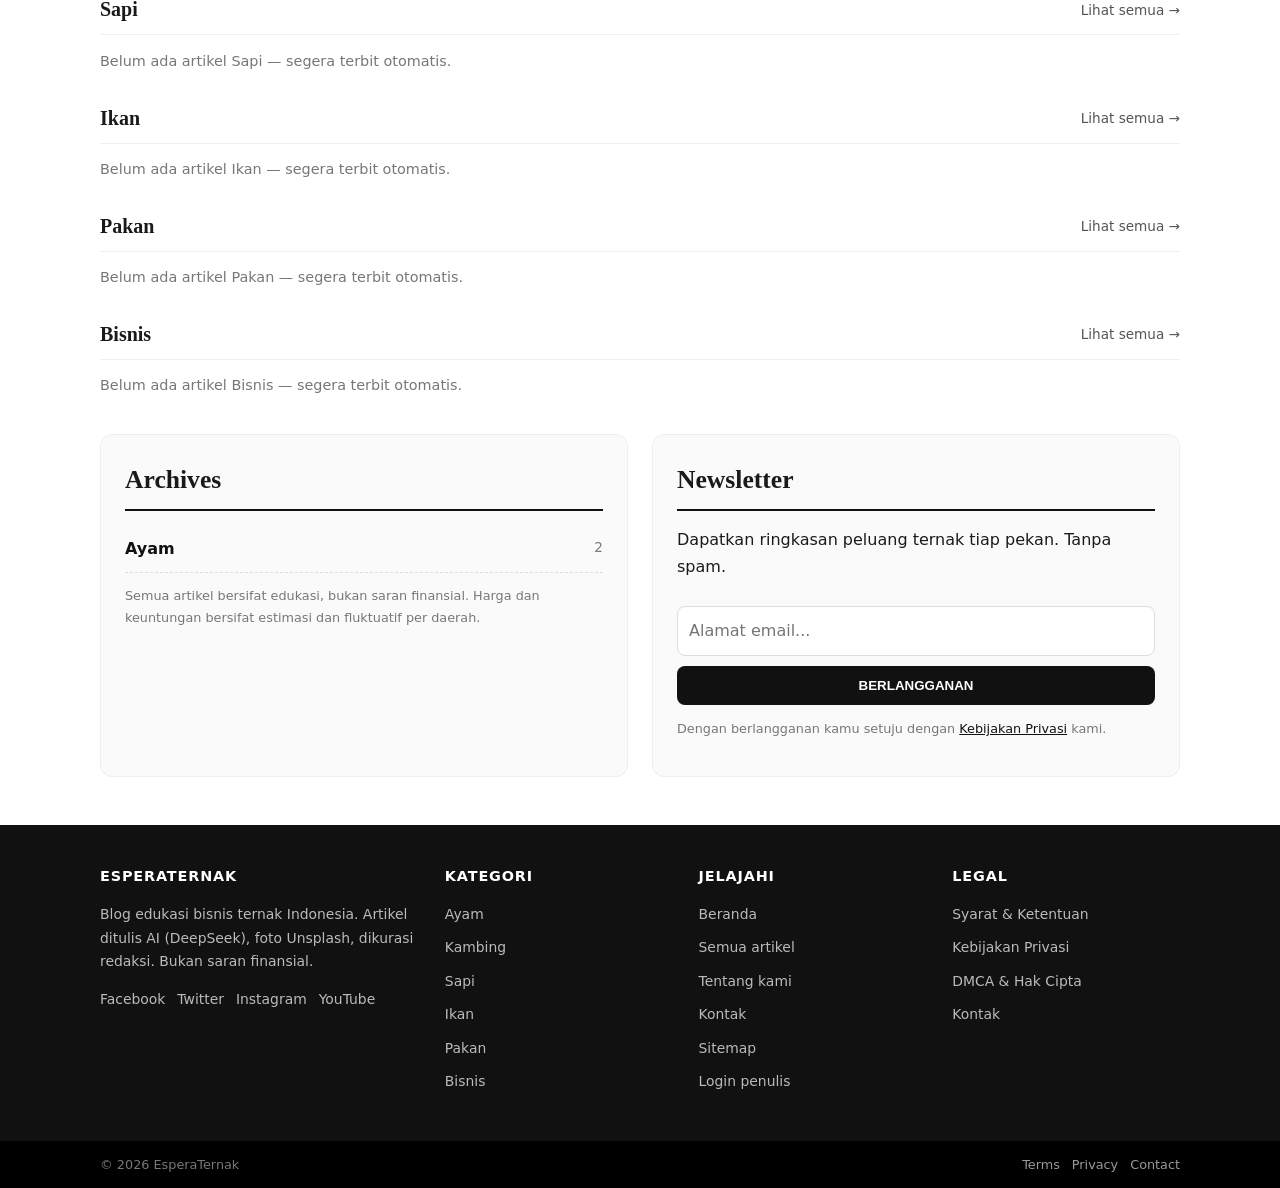
==== commit 684dcb00: "Bersihkan sisa suplemen: brand EsperaTernak + disclaimer ternak" ====
--- a/index.html
+++ b/index.html
@@ -3,8 +3,8 @@
 <head>
   <meta charset="utf-8" />
   <meta name="viewport" content="width=device-width, initial-scale=1" />
-  <title>EsperaSupplements — Panduan Suplemen & Nutrisi Indonesia</title>
-  <meta name="description" content="EsperaSupplements: panduan suplemen vitamin, protein, herbal, fitness dan diet berbahasa Indonesia. Artikel baru tiap 5 jam, ditulis AI dan dikurasi redaksi." />
+  <title>EsperaTernak — Panduan Bisnis Ternak Menghasilkan 2026</title>
+  <meta name="description" content="EsperaTernak: panduan bisnis ternak ayam, kambing, sapi, ikan, pakan berbahasa Indonesia. Artikel baru tiap 3 jam: cara, modal, dan estimasi untung." />
   <link rel="stylesheet" href="/styles.css" />
   <link rel="icon" href="data:image/svg+xml,<svg xmlns='http://www.w3.org/2000/svg' viewBox='0 0 100 100'><text y='.9em' font-size='90'>💊</text></svg>" />
 </head>
@@ -39,24 +39,24 @@
     <div class="tk-arch">
       <h2 class="tk-h">Archives</h2>
       <ul id="arch-list" class="tk-arch-list"></ul>
-      <p class="tk-note">Semua artikel bersifat edukasi, bukan saran medis. Konsultasikan ke dokter/apoteker untuk kondisi khusus.</p>
+      <p class="tk-note">Semua artikel bersifat edukasi, bukan saran finansial. Harga dan keuntungan bersifat estimasi dan fluktuatif per daerah.</p>
     </div>
     <div class="tk-news">
       <h2 class="tk-h">Newsletter</h2>
-      <p>Dapatkan ringkasan suplemen tiap pekan. Tanpa spam.</p>
-      <form action="mailto:halo@esperasupplements.example" method="post" enctype="text/plain"><input type="email" name="email" placeholder="Alamat email..." required /><button type="submit">Berlangganan</button></form>
+      <p>Dapatkan ringkasan peluang ternak tiap pekan. Tanpa spam.</p>
+      <form action="mailto:halo@esperaternak.example" method="post" enctype="text/plain"><input type="email" name="email" placeholder="Alamat email..." required /><button type="submit">Berlangganan</button></form>
       <p class="tk-note">Dengan berlangganan kamu setuju dengan <a href="/privasi.html">Kebijakan Privasi</a> kami.</p>
     </div>
   </section>
 </main>
 
 <footer class="tk-foot"><div class="tk-wrap tk-foot-grid">
-  <div><h4>EsperaSupplements</h4><p>Blog edukasi suplemen &amp; nutrisi Indonesia. Artikel ditulis AI (DeepSeek), foto Unsplash, dikurasi redaksi. Bukan saran medis.</p><p class="tk-social"><a href="#">Facebook</a><a href="#">Twitter</a><a href="#">Instagram</a><a href="#">YouTube</a></p></div>
+  <div><h4>EsperaTernak</h4><p>Blog edukasi bisnis ternak Indonesia. Artikel ditulis AI (DeepSeek), foto Unsplash, dikurasi redaksi. Bukan saran finansial.</p><p class="tk-social"><a href="#">Facebook</a><a href="#">Twitter</a><a href="#">Instagram</a><a href="#">YouTube</a></p></div>
   <div><h4>Kategori</h4><ul><li><a href="/blog/?cat=Ayam">Ayam</a></li><li><a href="/blog/?cat=Kambing">Kambing</a></li><li><a href="/blog/?cat=Sapi">Sapi</a></li><li><a href="/blog/?cat=Ikan">Ikan</a></li><li><a href="/blog/?cat=Pakan">Pakan</a></li><li><a href="/blog/?cat=Bisnis">Bisnis</a></li></ul></div>
   <div><h4>Jelajahi</h4><ul><li><a href="/">Beranda</a></li><li><a href="/blog/">Semua artikel</a></li><li><a href="/tentang.html">Tentang kami</a></li><li><a href="/kontak.html">Kontak</a></li><li><a href="/sitemap.xml">Sitemap</a></li><li><a href="/admin/">Login penulis</a></li></ul></div>
   <div><h4>Legal</h4><ul><li><a href="/tos.html">Syarat &amp; Ketentuan</a></li><li><a href="/privasi.html">Kebijakan Privasi</a></li><li><a href="/dmca.html">DMCA &amp; Hak Cipta</a></li><li><a href="/kontak.html">Kontak</a></li></ul></div>
 </div></footer>
-<div class="tk-bottom"><div class="tk-wrap"><span>© 2026 EsperaSupplements</span><span><a href="/tos.html">Terms</a><a href="/privasi.html">Privacy</a><a href="/kontak.html">Contact</a></span></div></div>
+<div class="tk-bottom"><div class="tk-wrap"><span>© 2026 EsperaTernak</span><span><a href="/tos.html">Terms</a><a href="/privasi.html">Privacy</a><a href="/kontak.html">Contact</a></span></div></div>
 
 <script>
 const linkOf = p => '/blog/post.html?p=' + p.slug;
--- a/styles.css
+++ b/styles.css
@@ -361,6 +361,12 @@
 .tk-bottom{background:#000;color:#777;font-size:.8rem}
 .tk-bottom .tk-wrap{display:flex;justify-content:space-between;padding:13px 20px;flex-wrap:wrap;gap:8px}
 .tk-bottom a{color:#999;text-decoration:none;margin-left:12px}
+.tagchips{margin:10px 0}
+.tagchips a{display:inline-block;border:1px solid #ddd;border-radius:999px;padding:3px 12px;font-size:.78rem;color:#333;text-decoration:none;margin:0 6px 6px 0;background:#fafafa}
+.tagchips a:hover{border-color:#111;color:#000}
+.tagcloud a{display:inline-block;border:1px solid #ddd;border-radius:999px;padding:4px 14px;font-size:.82rem;color:#333;text-decoration:none;margin:0 8px 8px 0;background:#fff}
+.tagcloud a:hover{border-color:#111;color:#000}
+.tagcloud span{color:#999;font-size:.75rem}
 /* halaman isi tetap pakai .single/.ed-* agar kompatibel */
 @media(max-width:960px){.tk-latest-grid{grid-template-columns:1fr}.tk-trend{grid-template-columns:1fr 1fr}.tk-catgrid{grid-template-columns:1fr 1fr}.tk-two{grid-template-columns:1fr}.tk-foot-grid{grid-template-columns:1fr 1fr}.tk-logo{font-size:2.2rem}}
 @media(max-width:640px){
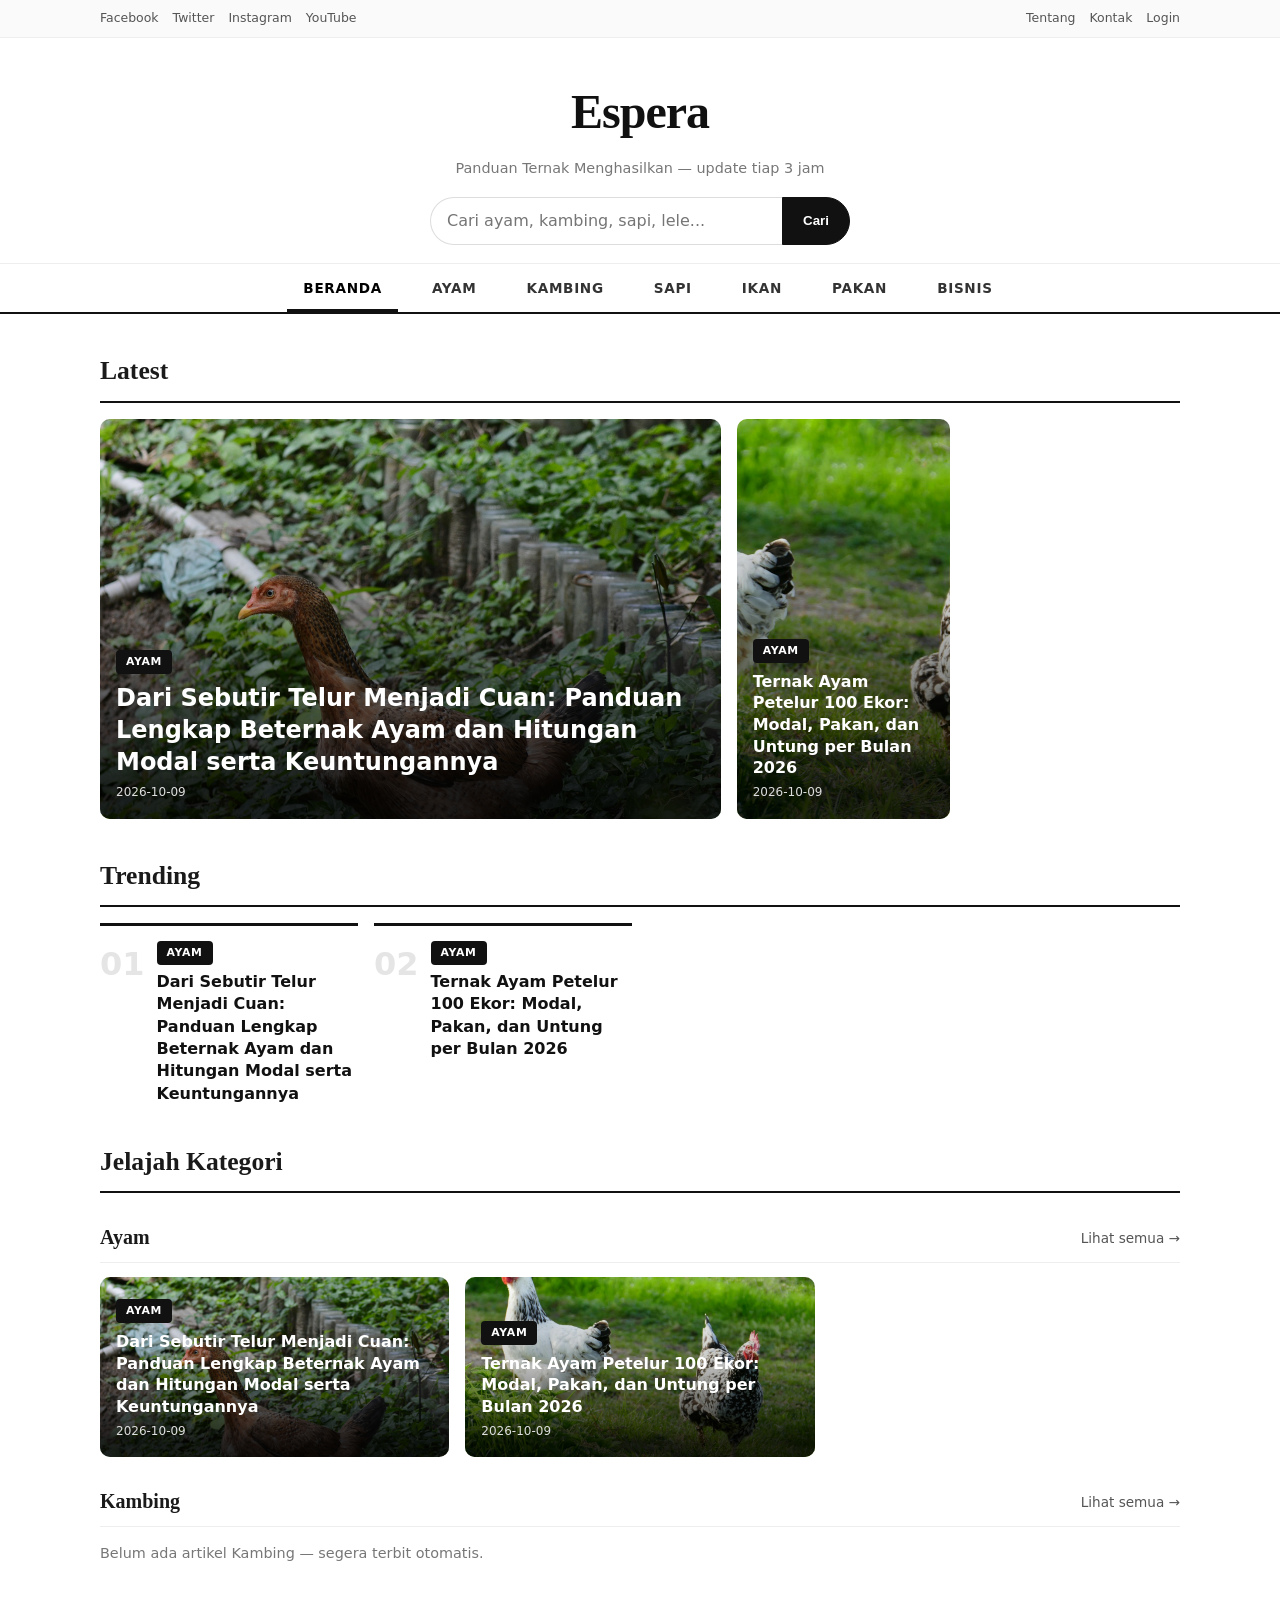
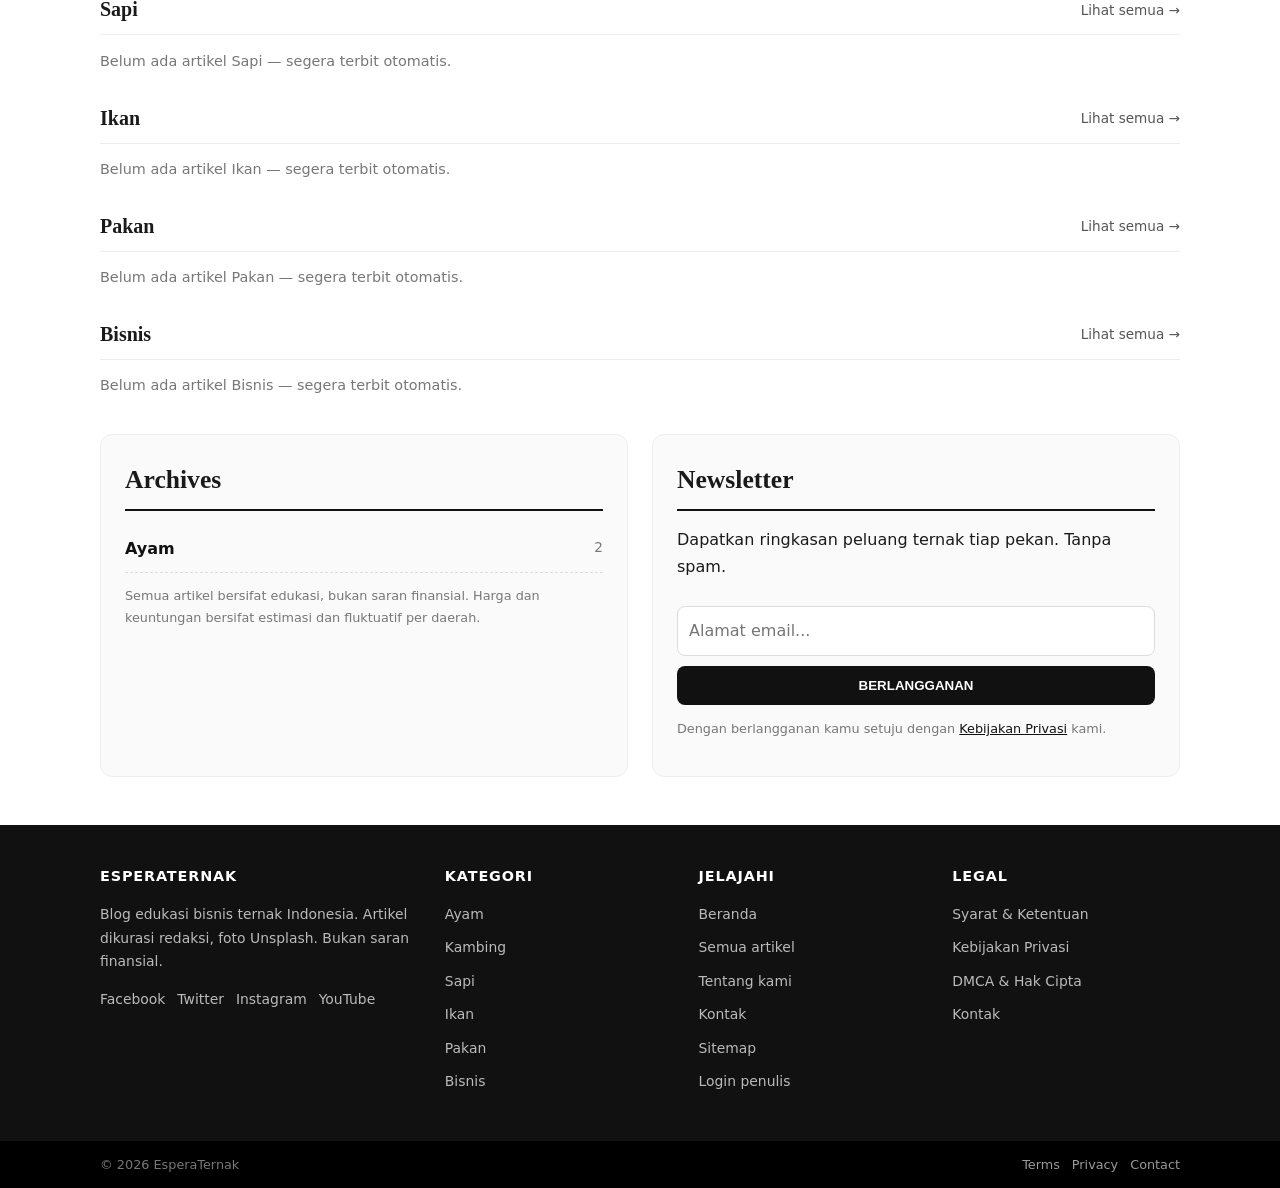
==== commit c95f7a9d: "Kartu terkait tampilkan foto + hapus sebutan AI + gradien kategori" ====
--- a/index.html
+++ b/index.html
@@ -51,7 +51,7 @@
 </main>
 
 <footer class="tk-foot"><div class="tk-wrap tk-foot-grid">
-  <div><h4>EsperaTernak</h4><p>Blog edukasi bisnis ternak Indonesia. Artikel ditulis AI (DeepSeek), foto Unsplash, dikurasi redaksi. Bukan saran finansial.</p><p class="tk-social"><a href="#">Facebook</a><a href="#">Twitter</a><a href="#">Instagram</a><a href="#">YouTube</a></p></div>
+  <div><h4>EsperaTernak</h4><p>Blog edukasi bisnis ternak Indonesia. Artikel dikurasi redaksi, foto Unsplash. Bukan saran finansial.</p><p class="tk-social"><a href="#">Facebook</a><a href="#">Twitter</a><a href="#">Instagram</a><a href="#">YouTube</a></p></div>
   <div><h4>Kategori</h4><ul><li><a href="/blog/?cat=Ayam">Ayam</a></li><li><a href="/blog/?cat=Kambing">Kambing</a></li><li><a href="/blog/?cat=Sapi">Sapi</a></li><li><a href="/blog/?cat=Ikan">Ikan</a></li><li><a href="/blog/?cat=Pakan">Pakan</a></li><li><a href="/blog/?cat=Bisnis">Bisnis</a></li></ul></div>
   <div><h4>Jelajahi</h4><ul><li><a href="/">Beranda</a></li><li><a href="/blog/">Semua artikel</a></li><li><a href="/tentang.html">Tentang kami</a></li><li><a href="/kontak.html">Kontak</a></li><li><a href="/sitemap.xml">Sitemap</a></li><li><a href="/admin/">Login penulis</a></li></ul></div>
   <div><h4>Legal</h4><ul><li><a href="/tos.html">Syarat &amp; Ketentuan</a></li><li><a href="/privasi.html">Kebijakan Privasi</a></li><li><a href="/dmca.html">DMCA &amp; Hak Cipta</a></li><li><a href="/kontak.html">Kontak</a></li></ul></div>
--- a/styles.css
+++ b/styles.css
@@ -107,6 +107,12 @@
 .cat-Jiwa{background:linear-gradient(135deg,#8b5cf6,#4c1d95)}
 .cat-Kendaraan{background:linear-gradient(135deg,#f59e0b,#b45309)}
 .cat-Umum{background:linear-gradient(135deg,#334155,#0f172a)}
+.cat-Ayam{background:linear-gradient(135deg,#f59e0b,#92400e)}
+.cat-Kambing{background:linear-gradient(135deg,#16a34a,#14532d)}
+.cat-Sapi{background:linear-gradient(135deg,#78350f,#451a03)}
+.cat-Ikan{background:linear-gradient(135deg,#0ea5e9,#0c4a6e)}
+.cat-Pakan{background:linear-gradient(135deg,#a16207,#422006)}
+.cat-Bisnis{background:linear-gradient(135deg,#4f46e5,#1e1b4b)}
 .block{background:#fff;border:1px solid #e5e7eb;border-radius:10px;margin-bottom:26px;overflow:hidden}
 .block-head{display:flex;justify-content:space-between;align-items:center;border-bottom:3px solid var(--ink2);padding:12px 18px}
 .block-head h2{margin:0;font-size:1.05rem;text-transform:uppercase;letter-spacing:.03em}
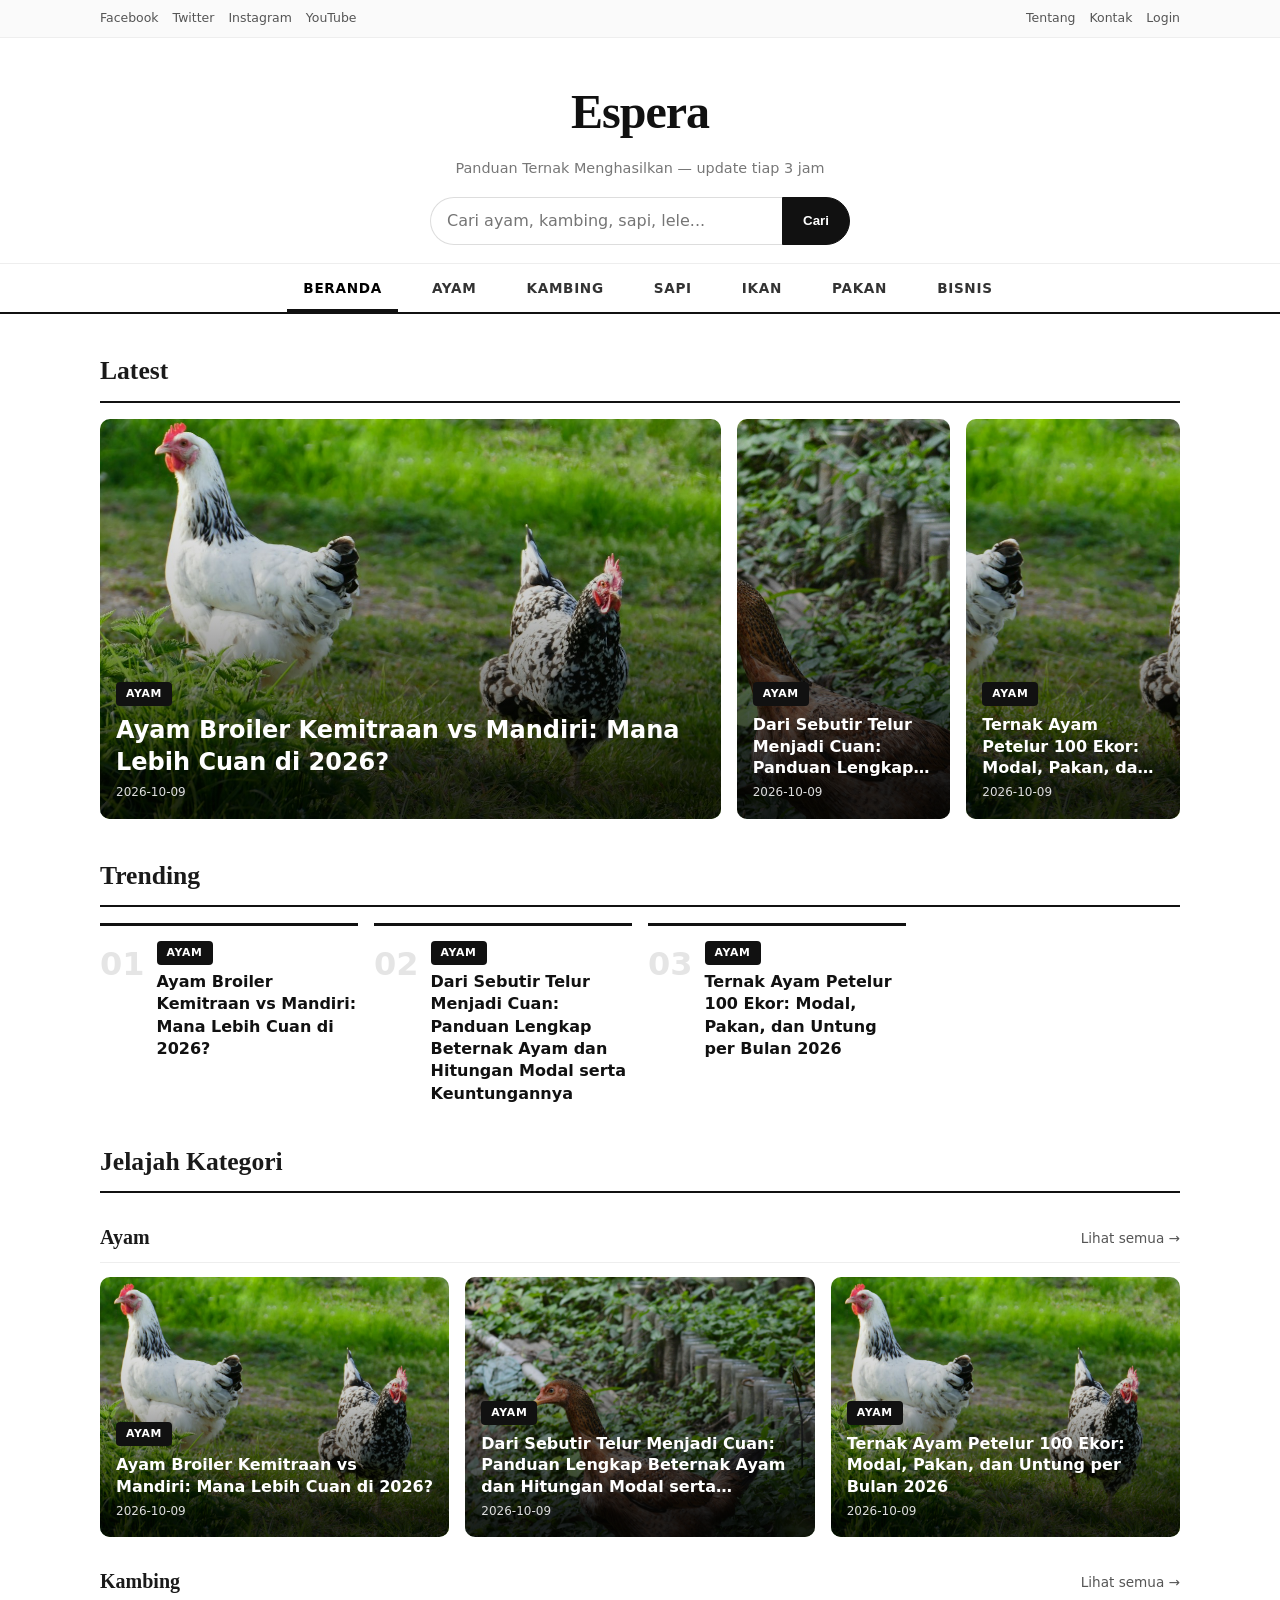
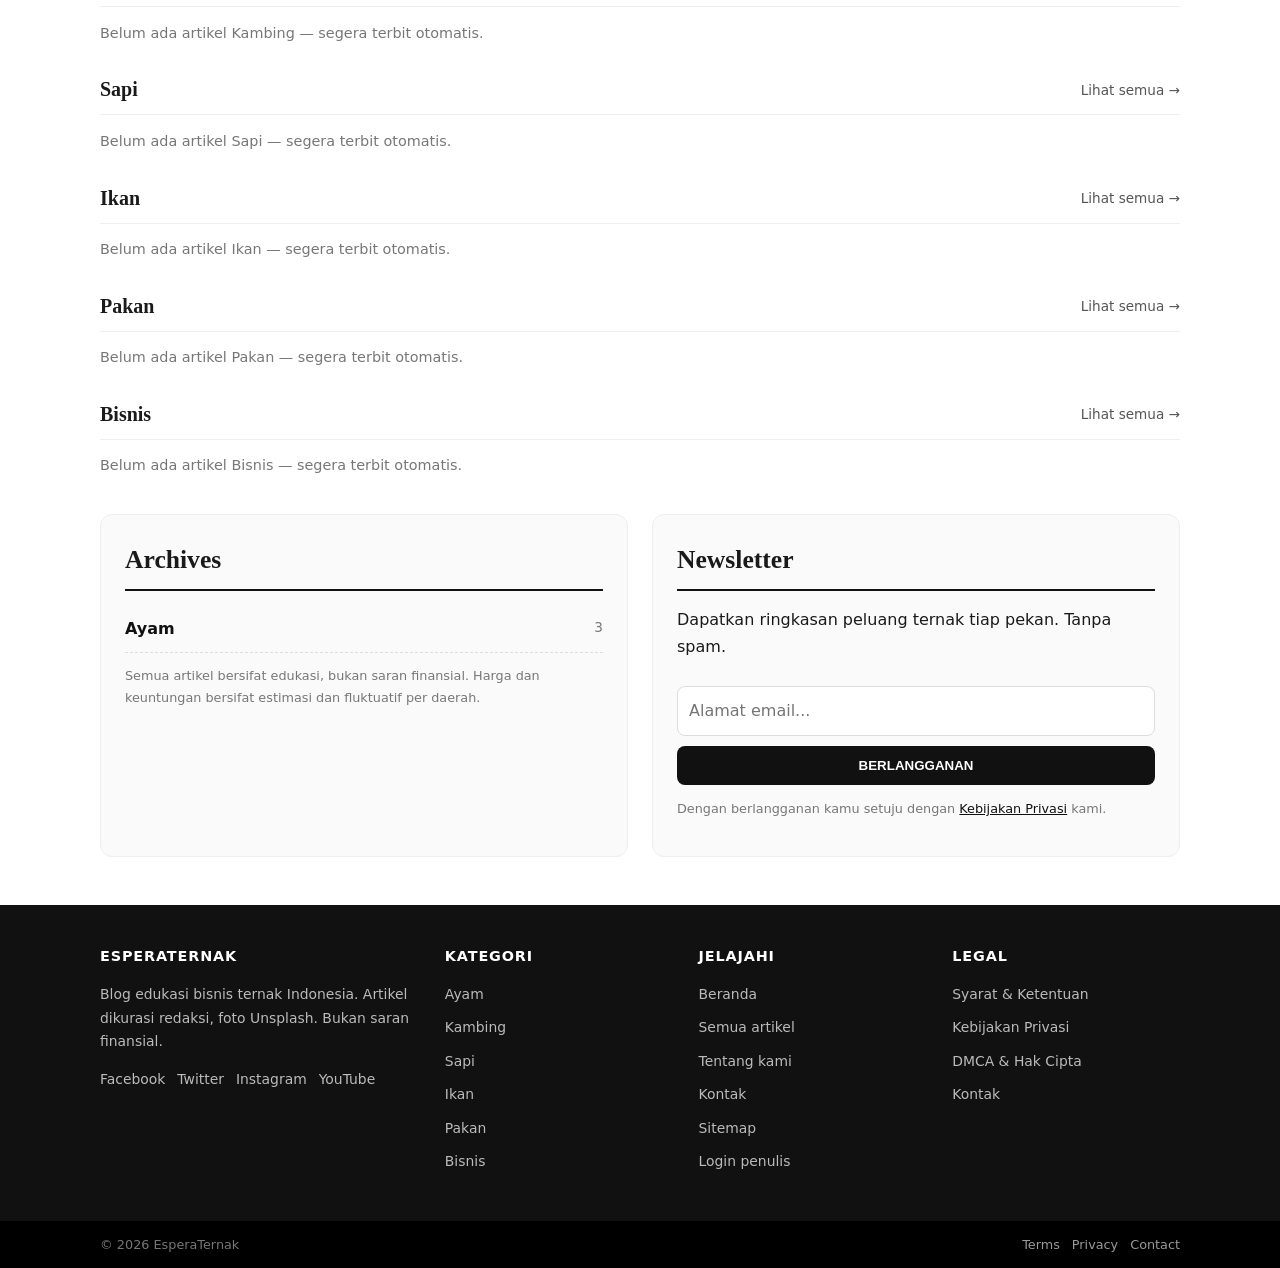
==== commit b696a9d6: "Rapi kartu kategori + mobile + 10 tags + sitemap index + SEO" ====
--- a/index.html
+++ b/index.html
@@ -5,6 +5,11 @@
   <meta name="viewport" content="width=device-width, initial-scale=1" />
   <title>EsperaTernak — Panduan Bisnis Ternak Menghasilkan 2026</title>
   <meta name="description" content="EsperaTernak: panduan bisnis ternak ayam, kambing, sapi, ikan, pakan berbahasa Indonesia. Artikel baru tiap 3 jam: cara, modal, dan estimasi untung." />
+  <link rel="canonical" href="https://esperasupplements.sukapinjem-c6f.workers.dev/" />
+  <meta property="og:type" content="website" />
+  <meta property="og:site_name" content="EsperaTernak" />
+  <meta property="og:title" content="EsperaTernak — Panduan Bisnis Ternak Menghasilkan 2026" />
+  <meta property="og:description" content="Panduan bisnis ternak: cara, modal, dan estimasi untung. Artikel baru tiap 3 jam." />
   <link rel="stylesheet" href="/styles.css" />
   <link rel="icon" href="data:image/svg+xml,<svg xmlns='http://www.w3.org/2000/svg' viewBox='0 0 100 100'><text y='.9em' font-size='90'>💊</text></svg>" />
 </head>
--- a/styles.css
+++ b/styles.css
@@ -373,6 +373,24 @@
 .tagcloud a{display:inline-block;border:1px solid #ddd;border-radius:999px;padding:4px 14px;font-size:.82rem;color:#333;text-decoration:none;margin:0 8px 8px 0;background:#fff}
 .tagcloud a:hover{border-color:#111;color:#000}
 .tagcloud span{color:#999;font-size:.75rem}
+/* kartu arsip/kategori: rapi sejajar, teks dipotong seragam */
+.tk-catgrid{align-items:stretch}
+.tk-catgrid .tk-card{min-height:260px;max-height:340px}
+.tk-card .cap{min-width:0;width:100%}
+.tk-card .t{display:-webkit-box;-webkit-line-clamp:3;-webkit-box-orient:vertical;overflow:hidden}
+.tk-card .d{display:-webkit-box;-webkit-line-clamp:3;-webkit-box-orient:vertical;overflow:hidden}
+.tk-chipt{color:#ddd;font-size:.72rem;margin-right:8px;white-space:nowrap}
+/* mobile & media generik */
+img{max-width:100%;height:auto}
+.single .pad,.post{overflow-wrap:break-word;word-break:break-word}
+@media(max-width:640px){
+  .single table{display:block;overflow-x:auto}
+  .tk-search{width:100%}
+  .tk-search input{min-width:0}
+  .tk-catgrid .tk-card{min-height:220px;max-height:none}
+  .photos{grid-template-columns:1fr 1fr}
+  .tagcloud a{font-size:.78rem;padding:4px 12px}
+}
 /* halaman isi tetap pakai .single/.ed-* agar kompatibel */
 @media(max-width:960px){.tk-latest-grid{grid-template-columns:1fr}.tk-trend{grid-template-columns:1fr 1fr}.tk-catgrid{grid-template-columns:1fr 1fr}.tk-two{grid-template-columns:1fr}.tk-foot-grid{grid-template-columns:1fr 1fr}.tk-logo{font-size:2.2rem}}
 @media(max-width:640px){
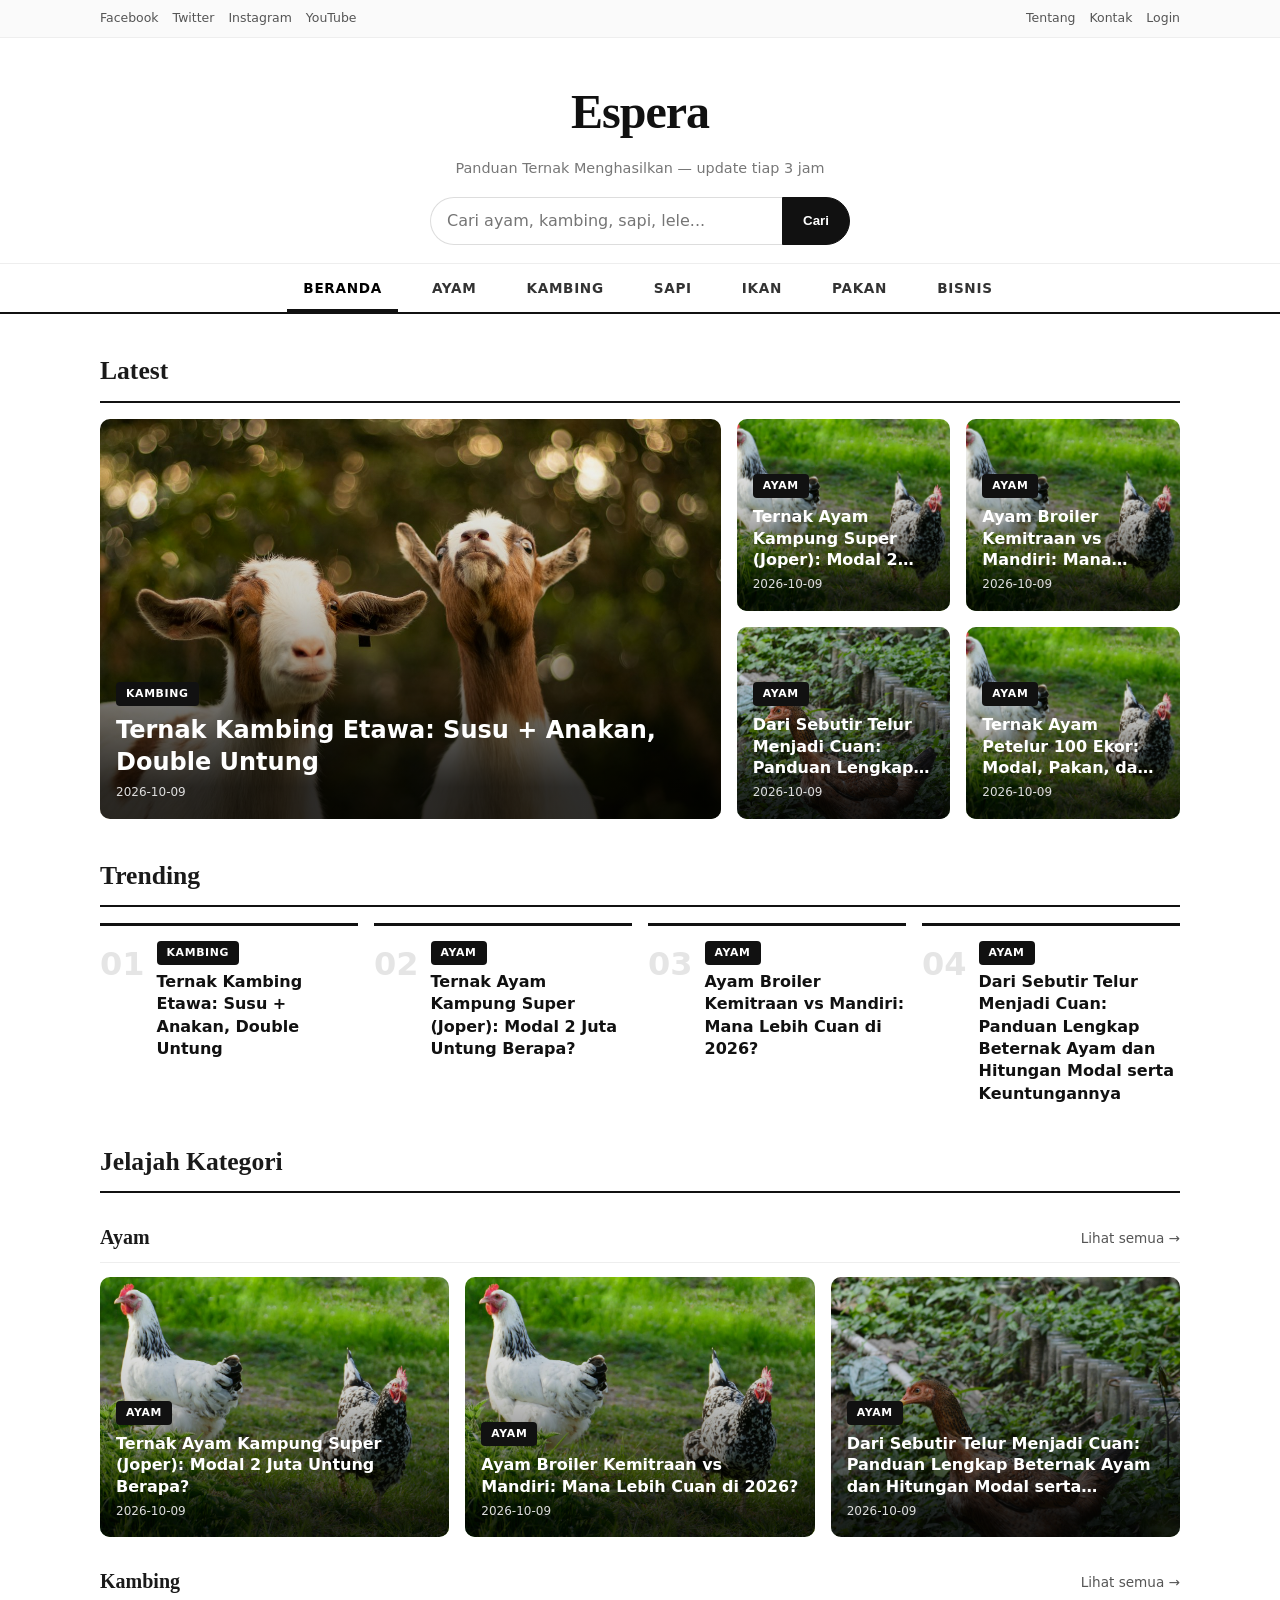
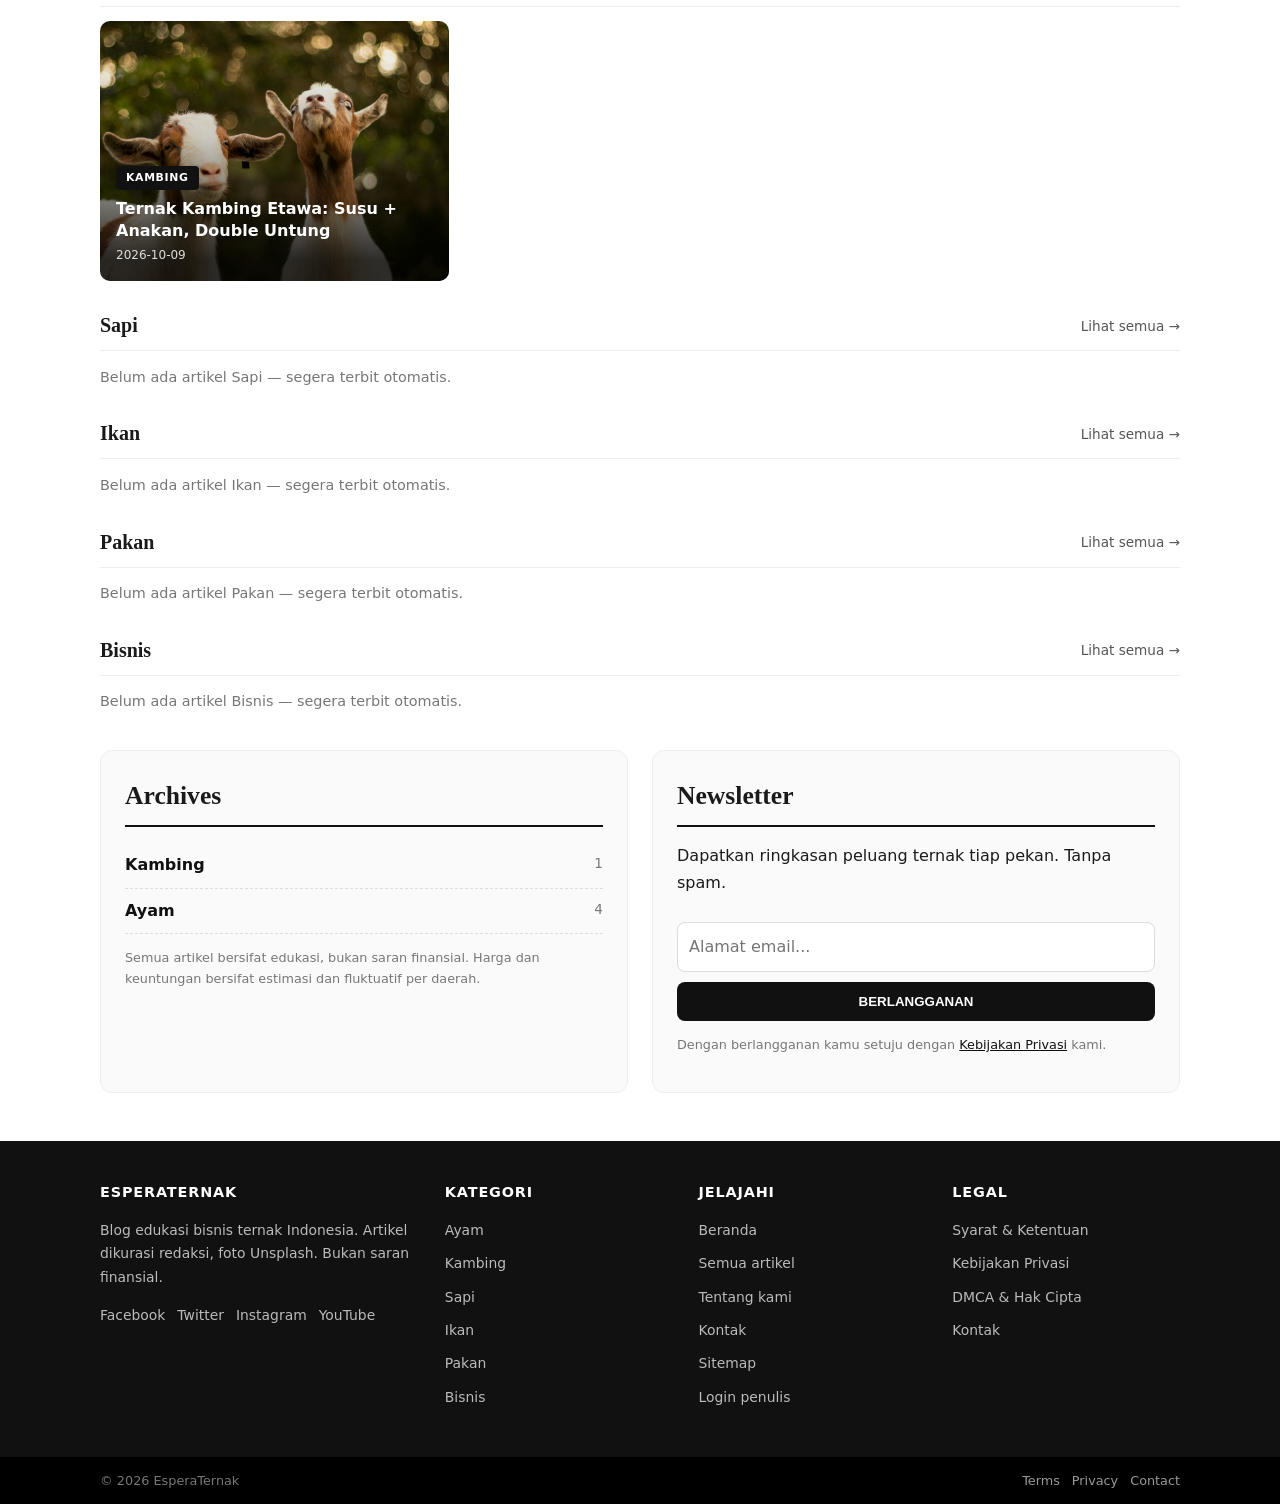
==== commit 9a42eaf2: "Sitemap dinamis ikut domain + pindah canonical ke co.uk" ====
--- a/index.html
+++ b/index.html
@@ -5,7 +5,7 @@
   <meta name="viewport" content="width=device-width, initial-scale=1" />
   <title>EsperaTernak — Panduan Bisnis Ternak Menghasilkan 2026</title>
   <meta name="description" content="EsperaTernak: panduan bisnis ternak ayam, kambing, sapi, ikan, pakan berbahasa Indonesia. Artikel baru tiap 3 jam: cara, modal, dan estimasi untung." />
-  <link rel="canonical" href="https://esperasupplements.sukapinjem-c6f.workers.dev/" />
+  <link rel="canonical" href="https://esperasupplements.co.uk/" />
   <meta property="og:type" content="website" />
   <meta property="og:site_name" content="EsperaTernak" />
   <meta property="og:title" content="EsperaTernak — Panduan Bisnis Ternak Menghasilkan 2026" />
--- a/styles.css
+++ b/styles.css
@@ -148,7 +148,7 @@
 .single{background:#fff;border:1px solid #e5e7eb;border-radius:10px;overflow:hidden;margin-bottom:24px}
 .single .pad{padding:26px}
 .single h1{margin:8px 0 10px;line-height:1.3;font-size:1.7rem}
-.single .hero{height:300px;display:flex;align-items:flex-end;position:relative;color:#fff}
+.single .hero{height:360px;display:flex;align-items:flex-end;position:relative;color:#fff}
 .single .hero .shade{position:absolute;inset:0;background:linear-gradient(to top,rgba(0,0,0,.7),transparent 60%)}
 .crumbs{font-size:.78rem;color:var(--muted);margin-bottom:6px}
 .crumbs a{color:var(--accent);text-decoration:none}
